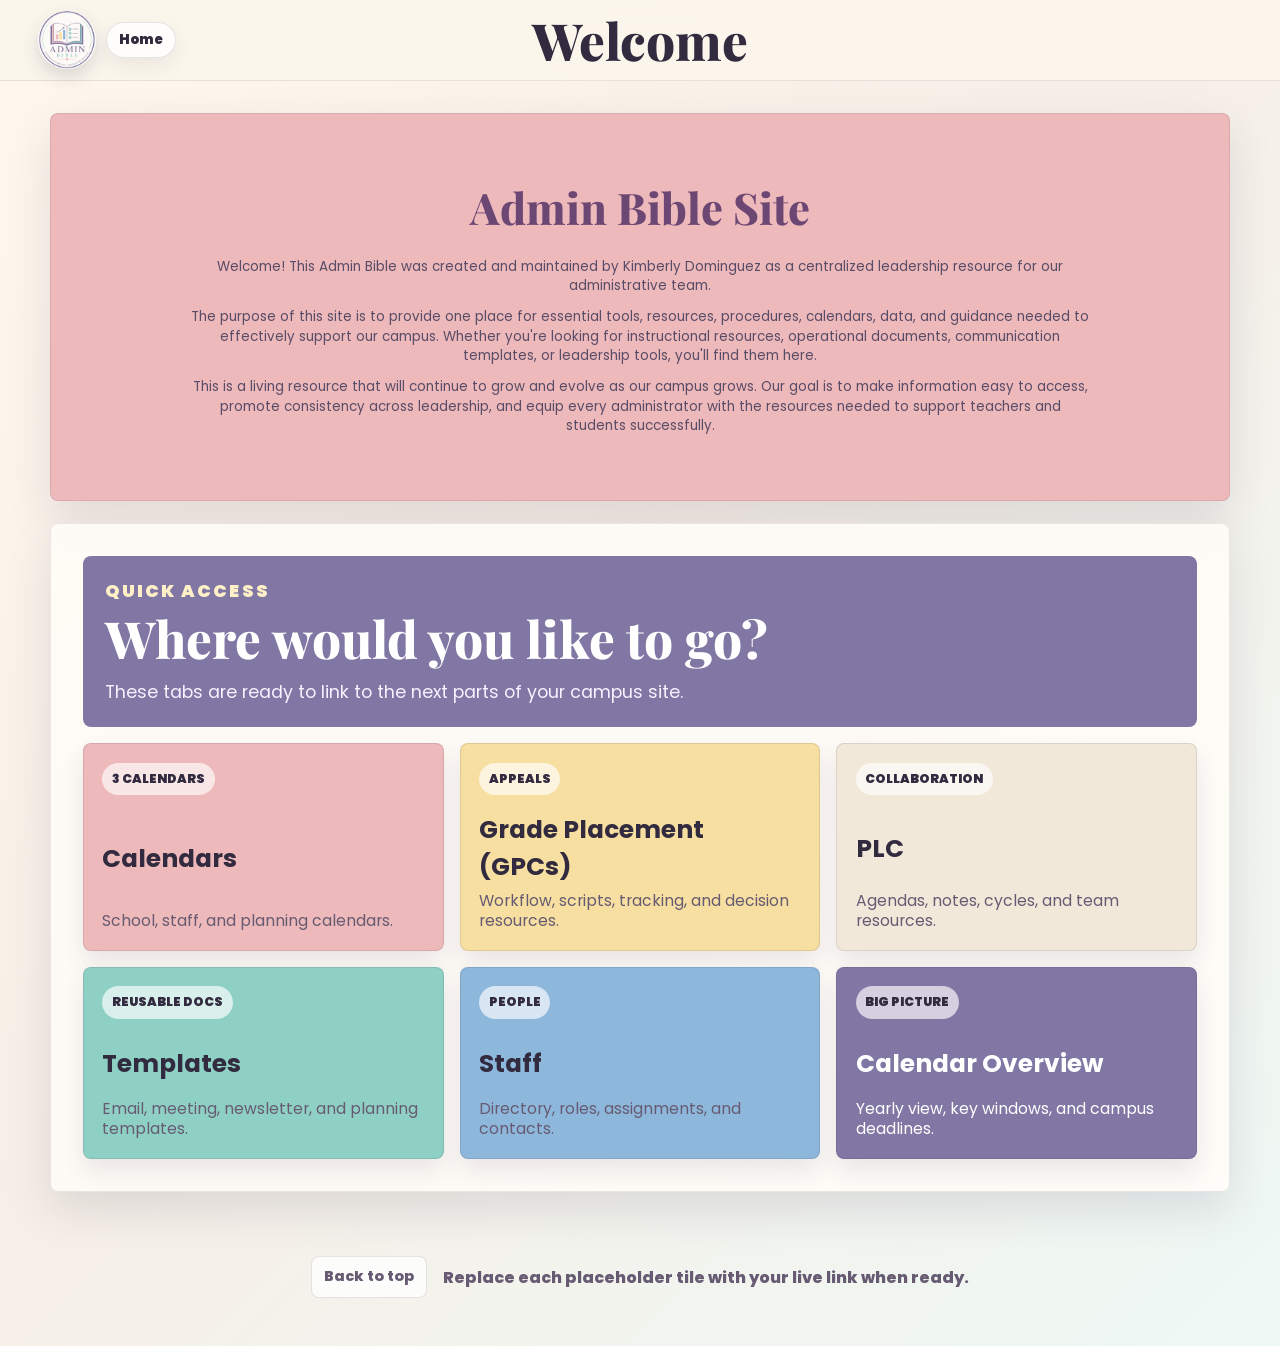
==== index.html @ 494d218d "Add GPC link to homepage" ====
<!doctype html>
<html lang="en">
  <head>
    <meta charset="UTF-8" />
    <meta name="viewport" content="width=device-width, initial-scale=1.0" />
    <title>Admin Bible Site</title>
    <link rel="preconnect" href="https://fonts.googleapis.com" />
    <link rel="preconnect" href="https://fonts.gstatic.com" crossorigin />
    <link href="https://fonts.googleapis.com/css2?family=Playfair+Display:wght@700;800&family=Poppins:wght@400;500;600;700;800;900&display=swap" rel="stylesheet" />
    <link rel="stylesheet" href="styles.css" />
  </head>
  <body>
    <header class="site-header" id="home"><div class="brand-group"><a class="brand" href="#home" aria-label="Admin Bible Site home"><img src="assets/admin-bible-logo.png" alt="Admin Bible logo" /></a><a class="home-pill" href="#home">Home</a></div><div class="header-welcome">Welcome</div><div class="header-spacer" aria-hidden="true"></div></header>

    <main>
      <section class="hero" aria-labelledby="welcome-title">
        <div class="hero-grid">
          <section class="welcome-card">
            <p class="site-name" id="welcome-title">Admin Bible Site</p>
            <div class="welcome-copy"><p>Welcome! This Admin Bible was created and maintained by Kimberly Dominguez as a centralized leadership resource for our administrative team.</p><p>The purpose of this site is to provide one place for essential tools, resources, procedures, calendars, data, and guidance needed to effectively support our campus. Whether you&#39;re looking for instructional resources, operational documents, communication templates, or leadership tools, you&#39;ll find them here.</p><p>This is a living resource that will continue to grow and evolve as our campus grows. Our goal is to make information easy to access, promote consistency across leadership, and equip every administrator with the resources needed to support teachers and students successfully.</p></div>
          </section>

          <section class="tab-board" aria-label="Campus site tabs">
            <div class="board-heading">
              <p class="eyebrow">Quick Access</p>
              <h2>Where would you like to go?</h2>
              <p>These tabs are ready to link to the next parts of your campus site.</p>
            </div>

            <div class="tabs-grid">
              <a class="tab-card tab-pink" href="calendars.html">
                <span>3 calendars</span>
                <strong>Calendars</strong>
                <small>School, staff, and planning calendars.</small>
              </a>
              <a class="tab-card tab-yellow" href="gpcs.html">
                <span>Appeals</span>
                <strong>Grade Placement (GPCs)</strong>
                <small>Workflow, scripts, tracking, and decision resources.</small>
              </a>
              <a class="tab-card tab-cream" href="#plc-link">
                <span>Collaboration</span>
                <strong>PLC</strong>
                <small>Agendas, notes, cycles, and team resources.</small>
              </a>
              <a class="tab-card tab-mint" href="#templates-link">
                <span>Reusable docs</span>
                <strong>Templates</strong>
                <small>Email, meeting, newsletter, and planning templates.</small>
              </a>
              <a class="tab-card tab-blue" href="staff.html">
                <span>People</span>
                <strong>Staff</strong>
                <small>Directory, roles, assignments, and contacts.</small>
              </a>
              <a class="tab-card tab-purple" href="calendar-overview.html">
                <span>Big picture</span>
                <strong>Calendar Overview</strong>
                <small>Yearly view, key windows, and campus deadlines.</small>
              </a>
            </div>
          </section>
        </div>
      </section>
    </main>

    <footer>
      <a href="#home">Back to top</a>
      <p>Replace each placeholder tile with your live link when ready.</p>
    </footer>
  </body>
</html>
---- styles.css ----
:root {
  --pink: #edb9bb;
  --cream: #f1e8da;
  --mint: #8fd0c4;
  --yellow: #f6dfa0;
  --blue: #8eb7dc;
  --purple: #8177a4;
  --ink: #322b3f;
  --muted: #665b72;
  --paper: #fbf6ec;
  --white: #fffdf9;
  --shadow: 0 18px 45px rgba(57, 43, 77, .13);
}

* { box-sizing: border-box; }
html { scroll-behavior: smooth; }
body {
  margin: 0;
  color: var(--ink);
  font-family: 'Poppins', Arial, Helvetica, sans-serif;
  background: linear-gradient(135deg, #fff8ee 0%, #f7efe7 45%, #eef8f5 100%);
}
a { color: inherit; text-decoration: none; }

.site-header {
  position: sticky;
  top: 0;
  z-index: 10;
  display: grid;
  grid-template-columns: 4.5rem 1fr 4.5rem;
  align-items: center;
  gap: 1rem;
  padding: .7rem clamp(1rem, 3vw, 2.5rem);
  background: rgba(251, 246, 236, .92);
  border-bottom: 1px solid rgba(50, 43, 63, .1);
  backdrop-filter: blur(14px);
}
.brand { display: flex; align-items: center; justify-content: flex-start; font-weight: 900; }
.brand img {
  width: 3.6rem;
  height: 3.6rem;
  border-radius: 50%;
  object-fit: cover;
  box-shadow: 0 8px 18px rgba(57, 43, 77, .16);
}
.book-logo { display: none; }
nav { display: flex; flex-wrap: wrap; justify-content: flex-end; gap: .45rem; }
nav a, footer a {
  padding: .55rem .75rem;
  border: 1px solid rgba(50, 43, 63, .12);
  border-radius: 8px;
  background: rgba(255, 255, 255, .72);
  font-size: .9rem;
  font-weight: 800;
}

.hero {
  width: min(1180px, calc(100% - 2rem));
  margin: 2rem auto;
}
.tab-pink { background: var(--pink); }
.tab-cream { background: var(--cream); }
.tab-mint { background: var(--mint); }
.tab-yellow { background: var(--yellow); }
.tab-blue { background: var(--blue); }
.tab-purple { background: var(--purple); }

.hero-grid {
  display: grid;
  grid-template-columns: 1fr;
  gap: 1.4rem;
  margin-top: 1.4rem;
}
.welcome-card, .tab-board, .section {
  border: 1px solid rgba(50, 43, 63, .1);
  border-radius: 8px;
  background: rgba(255, 253, 249, .86);
  box-shadow: var(--shadow);
}
.welcome-card {
  display: grid;
  justify-items: center;
  text-align: center;
  min-height: auto;
  padding: clamp(2rem, 5vw, 4rem);
  background: var(--pink);
}
.eyebrow {
  margin: 0 0 .45rem;
  color: #6d4773;
  font-size: .82rem;
  font-weight: 900;
  letter-spacing: .12em;
  text-transform: uppercase;
}
h1, h2, h3, p { margin-top: 0; }
h1, h2 { font-family: 'Playfair Display', Georgia, serif; font-weight: 800; }
h1 {
  margin-bottom: 1rem;
  font-size: clamp(3.5rem, 8vw, 6.8rem);
  line-height: .95;
}
.welcome-title {
  margin: 0 0 .35rem;
  color: #322b3f;
  font-size: clamp(5.5rem, 12vw, 10rem);
  line-height: .82;
}
.site-name {
  margin: 0 0 1.3rem;
  color: #6d4773;
  font-family: 'Playfair Display', Georgia, serif;
  font-size: clamp(1.8rem, 3.4vw, 3rem);
  font-weight: 800;
}

.welcome-copy {
  max-width: 900px;
  color: #594c66;
  font-size: clamp(.82rem, 1.05vw, 1rem);
  line-height: 1.45;
}
.welcome-copy p {
  margin: 0 0 .72rem;
}
.welcome-copy p:last-child {
  margin-bottom: 0;
}
.primary-link {
  display: inline-flex;
  align-self: flex-start;
  margin-top: 2rem;
  padding: .85rem 1rem;
  border-radius: 8px;
  background: rgba(255, 255, 255, .75);
  font-weight: 900;
}
.tab-board { padding: clamp(1rem, 3vw, 2rem); }
.board-heading {
  padding: 1.4rem;
  color: white;
  background: var(--purple);
  border-radius: 8px;
}
.board-heading .eyebrow { color: #fff0c7; }
.board-heading h2 {
  margin-bottom: .4rem;
  font-size: clamp(2rem, 4vw, 3.4rem);
}
.board-heading p { margin-bottom: 0; color: #f8f0ff; font-size: 1.1rem; }
.tabs-grid {
  display: grid;
  grid-template-columns: repeat(3, minmax(0, 1fr));
  gap: 1rem;
  margin-top: 1rem;
}
.tab-card {
  min-height: 12rem;
  display: flex;
  flex-direction: column;
  justify-content: space-between;
  padding: 1.15rem;
  border: 1px solid rgba(50, 43, 63, .12);
  border-radius: 8px;
  box-shadow: 0 12px 24px rgba(57, 43, 77, .1);
}
.tab-card span {
  align-self: flex-start;
  padding: .45rem .6rem;
  border-radius: 999px;
  background: rgba(255, 255, 255, .66);
  font-size: .78rem;
  font-weight: 900;
  text-transform: uppercase;
}
.tab-card strong { display: block; margin: 1rem 0 .35rem; font-size: 1.55rem; }
.tab-card small { color: var(--muted); font-size: .98rem; line-height: 1.3; }
.tab-purple strong, .tab-purple small { color: white; }

.section {
  width: min(1180px, calc(100% - 2rem));
  margin: 1rem auto;
  padding: clamp(1rem, 3vw, 2rem);
  scroll-margin-top: 5.5rem;
}
.section-title span {
  color: #6d4773;
  font-size: .78rem;
  font-weight: 900;
  letter-spacing: .1em;
  text-transform: uppercase;
}
.section-title h2 { margin: .25rem 0 1rem; font-size: clamp(1.7rem, 3vw, 2.7rem); }
.link-grid {
  display: grid;
  grid-template-columns: repeat(4, minmax(0, 1fr));
  gap: .9rem;
}
.link-grid.three { grid-template-columns: repeat(3, minmax(0, 1fr)); }
.link-grid a, .overview-card div {
  min-height: 6rem;
  display: flex;
  align-items: center;
  padding: 1rem;
  border: 1px solid rgba(50, 43, 63, .1);
  border-radius: 8px;
  background: var(--white);
  box-shadow: 0 10px 24px rgba(57, 43, 77, .08);
  font-weight: 900;
}
.link-grid a::before {
  content: '';
  width: .85rem;
  aspect-ratio: 1;
  margin-right: .7rem;
  border-radius: 50%;
  background: var(--mint);
}
.overview-card {
  display: grid;
  grid-template-columns: repeat(4, minmax(0, 1fr));
  gap: .9rem;
}
.overview-card div { display: block; }
.overview-card b { display: block; margin-bottom: .45rem; }
.overview-card p { color: var(--muted); margin-bottom: 0; }
footer {
  display: flex;
  flex-wrap: wrap;
  justify-content: center;
  gap: 1rem;
  padding: 2rem 1rem 3rem;
  color: var(--muted);
  font-weight: 800;
}
footer p { margin: .55rem 0; }

@media (max-width: 920px) {
  .site-header, .hero-grid { display: grid; grid-template-columns: 1fr; }
  nav { justify-content: start; }
  .welcome-card { min-height: auto; }
  .tabs-grid, .link-grid, .link-grid.three, .overview-card { grid-template-columns: 1fr; }
}


.calendar-page {
  background: rgba(255, 253, 249, .92);
}
.calendar-page .section-title p {
  max-width: 760px;
  color: var(--muted);
  margin-top: -.4rem;
}
.calendar-preview-grid {
  display: grid;
  grid-template-columns: repeat(3, minmax(0, 1fr));
  gap: 1rem;
}
.calendar-card {
  overflow: hidden;
  border: 1px solid rgba(50, 43, 63, .12);
  border-radius: 8px;
  background: white;
  box-shadow: 0 14px 28px rgba(57, 43, 77, .1);
}
.calendar-image-link {
  display: block;
  background: var(--cream);
  border-bottom: 1px solid rgba(50, 43, 63, .1);
}
.calendar-image-link img {
  display: block;
  width: 100%;
  aspect-ratio: 1 / .78;
  object-fit: cover;
  object-position: top center;
}
.calendar-card-body {
  padding: 1rem;
}
.calendar-card-body span {
  display: inline-flex;
  margin-bottom: .55rem;
  padding: .35rem .55rem;
  border-radius: 999px;
  background: var(--yellow);
  color: #4f4261;
  font-size: .76rem;
  font-weight: 900;
  text-transform: uppercase;
}
.calendar-card-body h3 {
  margin-bottom: .8rem;
  font-size: 1.45rem;
}
.open-calendar {
  display: inline-flex;
  justify-content: center;
  width: 100%;
  padding: .75rem .9rem;
  border-radius: 8px;
  color: white;
  background: var(--purple);
  font-weight: 900;
}
@media (max-width: 920px) {
  .calendar-preview-grid { grid-template-columns: 1fr; }
  .calendar-image-link img { aspect-ratio: 1.2 / 1; }
}


.standalone-page {
  padding-top: 1rem;
}

.site-header nav { display: none; }

.header-welcome {
  justify-self: center;
  color: var(--ink);
  font-family: 'Playfair Display', Georgia, serif;
  font-size: clamp(2.1rem, 4vw, 4rem);
  font-weight: 800;
  line-height: .95;
}
.header-spacer { width: 4.5rem; height: 1px; }

.brand-group {
  display: flex;
  align-items: center;
  gap: .65rem;
}
.home-pill {
  display: inline-flex;
  align-items: center;
  justify-content: center;
  min-height: 2.25rem;
  padding: .45rem .75rem;
  border-radius: 999px;
  background: rgba(255, 255, 255, .78);
  border: 1px solid rgba(50, 43, 63, .12);
  color: var(--ink);
  font-size: .82rem;
  font-weight: 900;
  box-shadow: 0 8px 18px rgba(57, 43, 77, .08);
}


.calendar-overview-page {
  width: min(1280px, calc(100% - 2rem));
  margin: 2rem auto;
}
.overview-hero {
  display: grid;
  grid-template-columns: minmax(18rem, .7fr) 1.3fr;
  gap: 1rem;
  margin-bottom: 1rem;
}
.overview-intro-card, .overview-helper {
  border-radius: 8px;
  box-shadow: var(--shadow);
}
.overview-intro-card {
  padding: 1.6rem;
  color: white;
  background: var(--purple);
}
.overview-intro-card span {
  display: inline-flex;
  margin-bottom: 1rem;
  padding: .45rem .7rem;
  border-radius: 999px;
  background: rgba(255, 255, 255, .75);
  color: #2f2740;
  font-size: .8rem;
  font-weight: 900;
  text-transform: uppercase;
}
.overview-intro-card h1 {
  margin: 0 0 .7rem;
  font-family: 'Poppins', Arial, Helvetica, sans-serif;
  font-size: clamp(2rem, 4vw, 3.4rem);
  line-height: 1.05;
}
.overview-intro-card p {
  margin: 0;
  font-size: 1.15rem;
  line-height: 1.35;
}
.overview-helper {
  padding: 1.6rem;
  background: rgba(255, 253, 249, .9);
  border: 1px solid rgba(50, 43, 63, .1);
}
.overview-helper h2 {
  margin-bottom: .4rem;
  font-size: clamp(1.8rem, 3vw, 2.8rem);
}
.overview-helper p {
  max-width: 780px;
  margin-bottom: 0;
  color: var(--muted);
  line-height: 1.5;
}
.calendar-workspace {
  display: grid;
  grid-template-columns: 15rem minmax(0, 1fr);
  gap: 1rem;
  align-items: start;
}
.year-wall {
  display: grid;
  grid-template-columns: repeat(3, minmax(0, 1fr));
  gap: 1rem;
}
.month-card {
  min-height: 31rem;
  padding: 1rem;
  border-radius: 8px;
  color: white;
  box-shadow: 0 14px 28px rgba(57, 43, 77, .13);
  scroll-margin-top: 7rem;
}
.month-card h3 {
  margin: 0 0 .75rem;
  color: white;
  font-family: 'Poppins', Arial, Helvetica, sans-serif;
  font-size: 1.18rem;
  font-weight: 800;
  letter-spacing: .04em;
  text-transform: uppercase;
}
.mini-calendar {
  display: grid;
  grid-template-columns: repeat(5, 1fr);
  gap: 4px;
}
.mini-calendar span {
  min-height: 4.4rem;
  border: 1px solid rgba(255, 255, 255, .42);
  background: rgba(255, 255, 255, .08);
  border-radius: 4px;
}
.month-notes {
  display: grid;
  gap: .4rem;
  margin-top: 1rem;
}
.month-notes p {
  margin: 0;
  padding: .45rem .55rem;
  border-radius: 6px;
  background: rgba(255, 255, 255, .18);
  font-size: .82rem;
  font-weight: 700;
}
.m-jan { background: #9f3147; }
.m-feb { background: #ee8cab; }
.m-mar { background: #bf3d33; }
.m-apr { background: #ed8978; }
.m-may { background: #d7ac13; }
.m-jun { background: #efc96b; }
.m-jul { background: #33794d; }
.m-aug { background: #94b84d; }
.m-sep { background: #0a648a; }
.m-oct { background: #4d9ebe; }
.m-nov { background: #442257; }
.m-dec { background: #8d78a9; }
@media (max-width: 1050px) {
  .calendar-workspace { grid-template-columns: 1fr; }
  .calendar-key { position: static; grid-template-columns: repeat(2, minmax(0, 1fr)); }
  .year-wall { grid-template-columns: repeat(2, minmax(0, 1fr)); }
}
@media (max-width: 720px) {
  .overview-hero, .year-wall, .calendar-key { grid-template-columns: 1fr; }
  .month-card { min-height: auto; }
}

.mini-calendar .weekday {
  min-height: auto;
  aspect-ratio: auto;
  padding: .25rem 0;
  border: 0;
  background: rgba(255, 255, 255, .25);
  color: white;
  font-size: .68rem;
  font-weight: 900;
  text-align: center;
}
.mini-calendar .empty {
  background: rgba(255, 255, 255, .04);
}

.calendar-legend {
  display: flex;
  flex-wrap: wrap;
  gap: .7rem;
  margin: 0 0 1rem;
  padding: .85rem;
  border: 1px solid rgba(50, 43, 63, .1);
  border-radius: 8px;
  background: rgba(255, 253, 249, .9);
  box-shadow: 0 10px 24px rgba(57, 43, 77, .08);
}
.calendar-legend span {
  display: inline-flex;
  align-items: center;
  gap: .45rem;
  font-size: .86rem;
  font-weight: 900;
}
.legend-dot {
  width: .85rem;
  aspect-ratio: 1;
  border-radius: 999px;
  display: inline-block;
}

.event-day {
  color: #2f2740;
  font-weight: 900;
  border-color: rgba(255, 255, 255, .86) !important;
  box-shadow: inset 0 0 0 2px rgba(255, 255, 255, .45);
}
.closure { background: #efb0b8 !important; }
.return, .teacher { background: #f6dfa0 !important; }
.cohort { background: #8fd0c4 !important; }
.benchmark { background: #ffffff !important; color: #4f4261 !important; }
.month-notes p {
  min-height: 2.1rem;
}

.dayoff { background: #f4b13d !important; color: #2f2740 !important; }
.staffonly { background: #8177a4 !important; color: #ffffff !important; }
.studentonly { background: #8eb7dc !important; color: #233044 !important; }

.testing { background: #ef7d69 !important; color: #ffffff !important; }

.date-cell {
  position: relative;
  display: flex;
  flex-direction: column;
  gap: .18rem;
  padding: .25rem;
  overflow: hidden;
}
.date-cell b {
  font-size: .76rem;
  line-height: 1;
}
.date-cell em {
  display: block;
  font-style: normal;
  font-size: .55rem;
  line-height: 1.05;
  font-weight: 900;
}
.event-day:target {
  outline: 4px solid #ffffff;
  outline-offset: 3px;
}
.calendar-key {
  position: sticky;
  top: 6.2rem;
  display: grid;
  gap: .5rem;
  padding: 1rem;
  border: 1px solid rgba(50, 43, 63, .1);
  border-radius: 8px;
  background: rgba(255, 253, 249, .95);
  box-shadow: 0 10px 24px rgba(57, 43, 77, .08);
}
.calendar-key h2 {
  margin: 0 0 .25rem;
  font-size: 1.35rem;
}
.calendar-key a {
  display: flex;
  align-items: center;
  gap: .5rem;
  min-height: 2.25rem;
  padding: .45rem .55rem;
  border-radius: 8px;
  background: rgba(50, 43, 63, .045);
  font-size: .78rem;
  font-weight: 900;
}

.key-note {
  margin: 0 0 .5rem;
  padding: .65rem .7rem;
  border-radius: 8px;
  background: var(--cream);
  color: var(--muted);
  font-size: .72rem;
  font-weight: 700;
  line-height: 1.35;
}
.calendar-key a span {
  line-height: 1.15;
}
.calendar-key a small {
  color: var(--muted);
  font-size: .68rem;
  font-weight: 800;
}
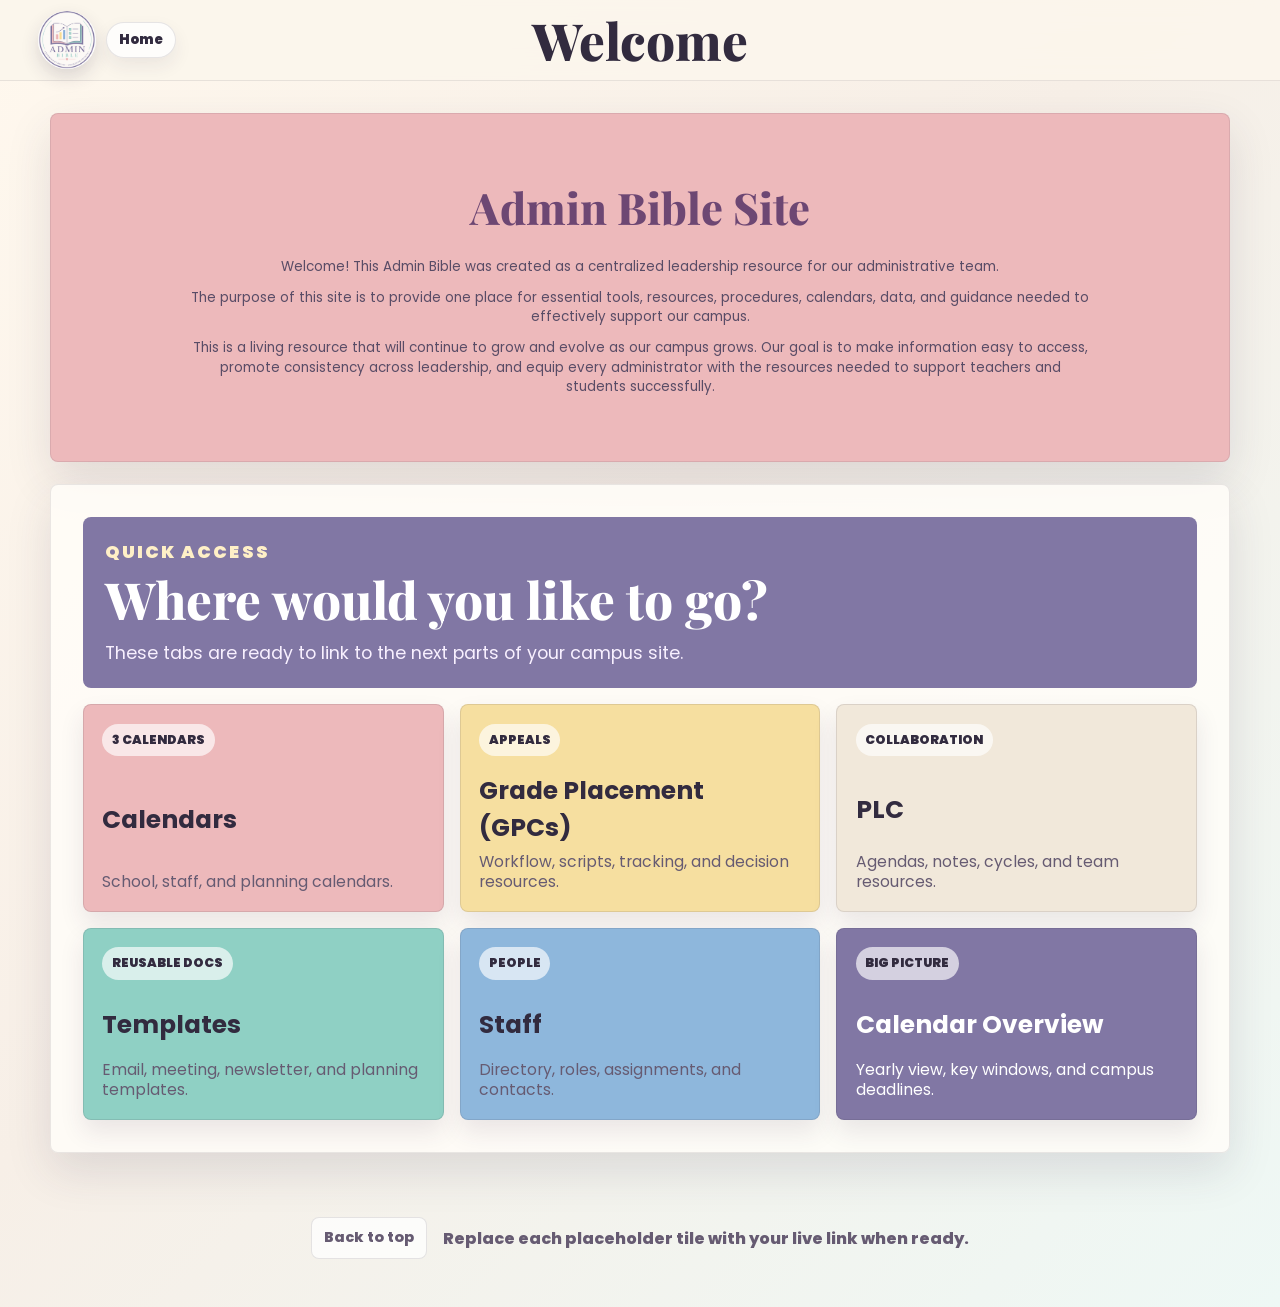
==== commit 36f7a7ac: "Update homepage welcome copy" ====
--- a/index.html
+++ b/index.html
@@ -17,7 +17,7 @@
         <div class="hero-grid">
           <section class="welcome-card">
             <p class="site-name" id="welcome-title">Admin Bible Site</p>
-            <div class="welcome-copy"><p>Welcome! This Admin Bible was created and maintained by Kimberly Dominguez as a centralized leadership resource for our administrative team.</p><p>The purpose of this site is to provide one place for essential tools, resources, procedures, calendars, data, and guidance needed to effectively support our campus. Whether you&#39;re looking for instructional resources, operational documents, communication templates, or leadership tools, you&#39;ll find them here.</p><p>This is a living resource that will continue to grow and evolve as our campus grows. Our goal is to make information easy to access, promote consistency across leadership, and equip every administrator with the resources needed to support teachers and students successfully.</p></div>
+            <div class="welcome-copy"><p>Welcome! This Admin Bible was created as a centralized leadership resource for our administrative team.</p><p>The purpose of this site is to provide one place for essential tools, resources, procedures, calendars, data, and guidance needed to effectively support our campus.</p><p>This is a living resource that will continue to grow and evolve as our campus grows. Our goal is to make information easy to access, promote consistency across leadership, and equip every administrator with the resources needed to support teachers and students successfully.</p></div>
           </section>
 
           <section class="tab-board" aria-label="Campus site tabs">
--- a/styles.css
+++ b/styles.css
@@ -604,3 +604,76 @@
   font-size: .68rem;
   font-weight: 800;
 }
+
+.gpc-page .section-title p {
+  max-width: 860px;
+  color: var(--muted);
+  line-height: 1.5;
+}
+.gpc-hero {
+  background: rgba(255, 253, 249, .94);
+}
+.gpc-highlight-grid {
+  display: grid;
+  grid-template-columns: repeat(3, minmax(0, 1fr));
+  gap: 1rem;
+  margin-top: 1.2rem;
+}
+.gpc-highlight-grid div, .process-list article {
+  padding: 1rem;
+  border: 1px solid rgba(50, 43, 63, .1);
+  border-radius: 8px;
+  background: var(--white);
+  box-shadow: 0 10px 24px rgba(57, 43, 77, .08);
+}
+.gpc-highlight-grid b, .process-list b {
+  display: block;
+  margin-bottom: .45rem;
+}
+.gpc-highlight-grid p, .process-list p {
+  margin-bottom: 0;
+  color: var(--muted);
+  line-height: 1.45;
+}
+.resource-grid {
+  display: grid;
+  grid-template-columns: repeat(3, minmax(0, 1fr));
+  gap: 1rem;
+}
+.resource-grid a {
+  min-height: 11rem;
+  display: flex;
+  flex-direction: column;
+  justify-content: space-between;
+  padding: 1rem;
+  border: 1px solid rgba(50, 43, 63, .1);
+  border-radius: 8px;
+  background: var(--white);
+  box-shadow: 0 12px 24px rgba(57, 43, 77, .08);
+}
+.resource-grid span {
+  align-self: flex-start;
+  padding: .35rem .55rem;
+  border-radius: 999px;
+  background: var(--yellow);
+  color: #4f4261;
+  font-size: .72rem;
+  font-weight: 900;
+  text-transform: uppercase;
+}
+.resource-grid strong {
+  display: block;
+  margin: .85rem 0 .35rem;
+  font-size: 1.15rem;
+}
+.resource-grid small {
+  color: var(--muted);
+  line-height: 1.35;
+}
+.process-list {
+  display: grid;
+  gap: .85rem;
+}
+@media (max-width: 920px) {
+  .gpc-highlight-grid, .resource-grid { grid-template-columns: 1fr; }
+}
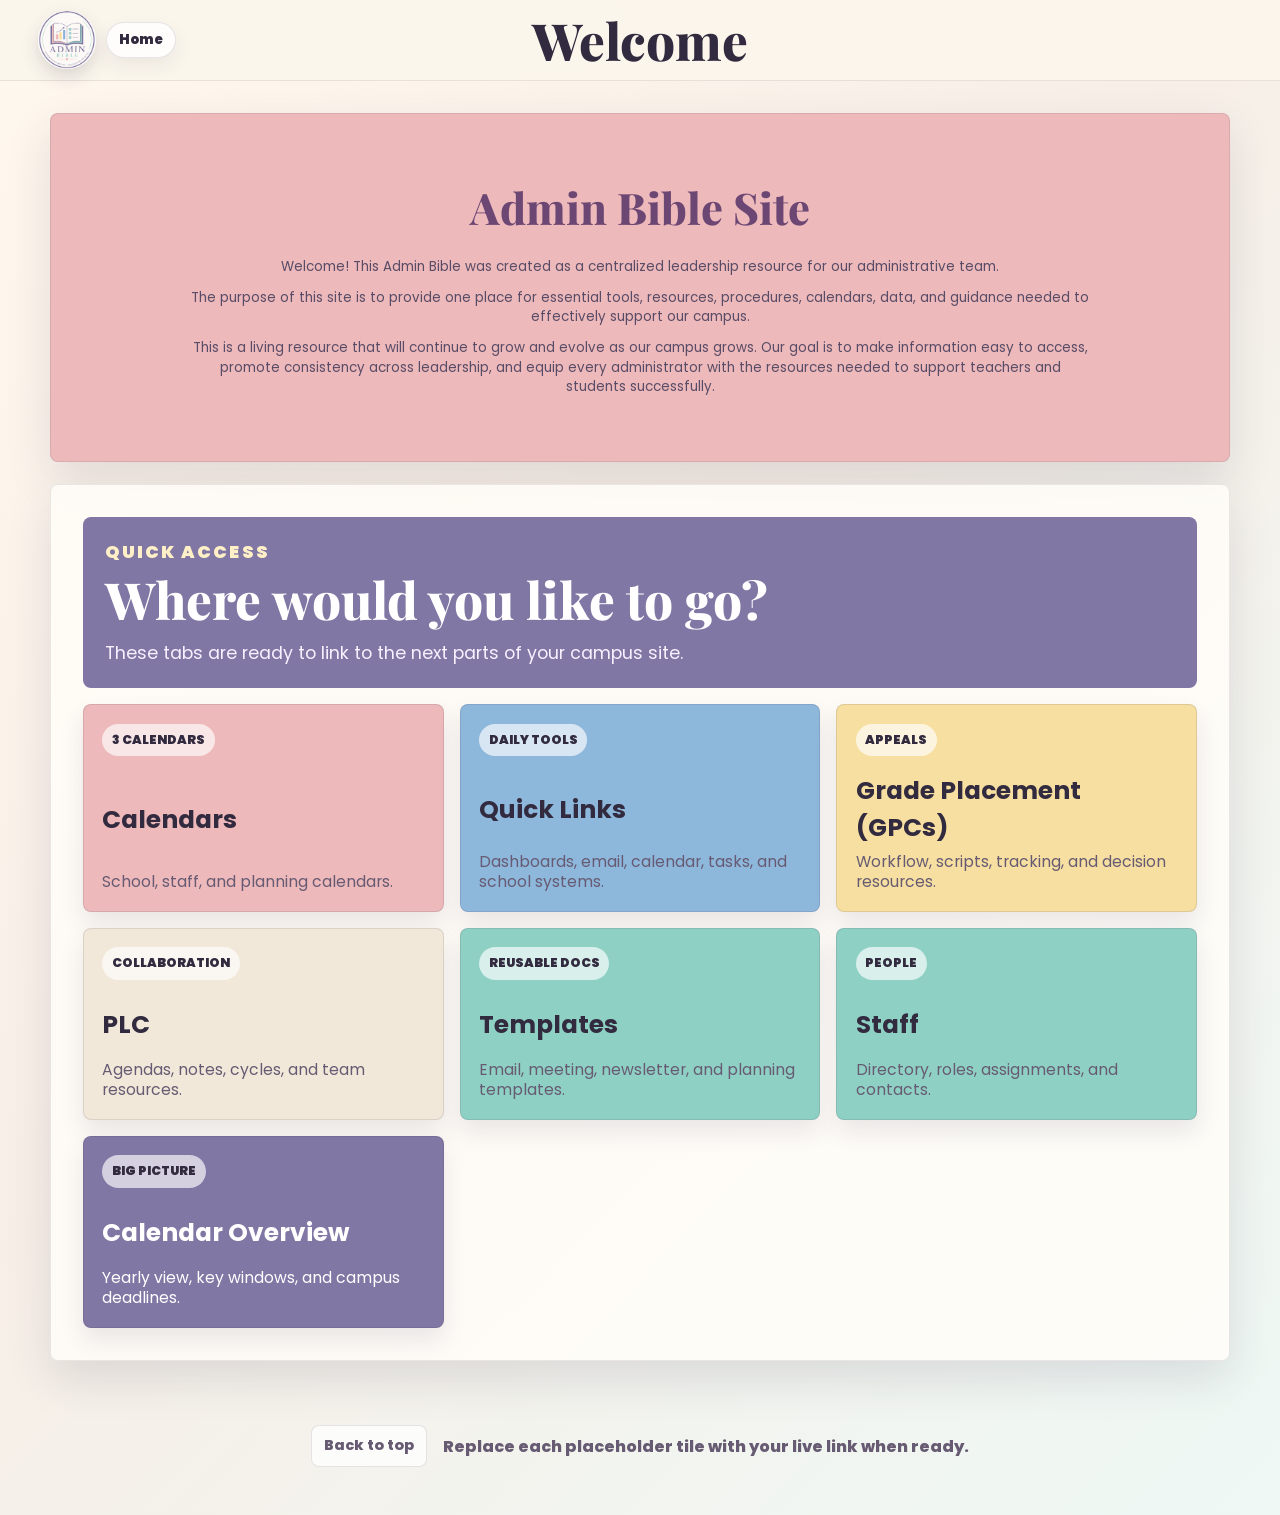
==== commit 821b4646: "Add Quick Links tile" ====
--- a/index.html
+++ b/index.html
@@ -33,6 +33,11 @@
                 <strong>Calendars</strong>
                 <small>School, staff, and planning calendars.</small>
               </a>
+              <a class="tab-card tab-blue" href="quick-links.html">
+                <span>Daily tools</span>
+                <strong>Quick Links</strong>
+                <small>Dashboards, email, calendar, tasks, and school systems.</small>
+              </a>
               <a class="tab-card tab-yellow" href="gpcs.html">
                 <span>Appeals</span>
                 <strong>Grade Placement (GPCs)</strong>
@@ -48,7 +53,7 @@
                 <strong>Templates</strong>
                 <small>Email, meeting, newsletter, and planning templates.</small>
               </a>
-              <a class="tab-card tab-blue" href="staff.html">
+              <a class="tab-card tab-mint" href="staff.html">
                 <span>People</span>
                 <strong>Staff</strong>
                 <small>Directory, roles, assignments, and contacts.</small>
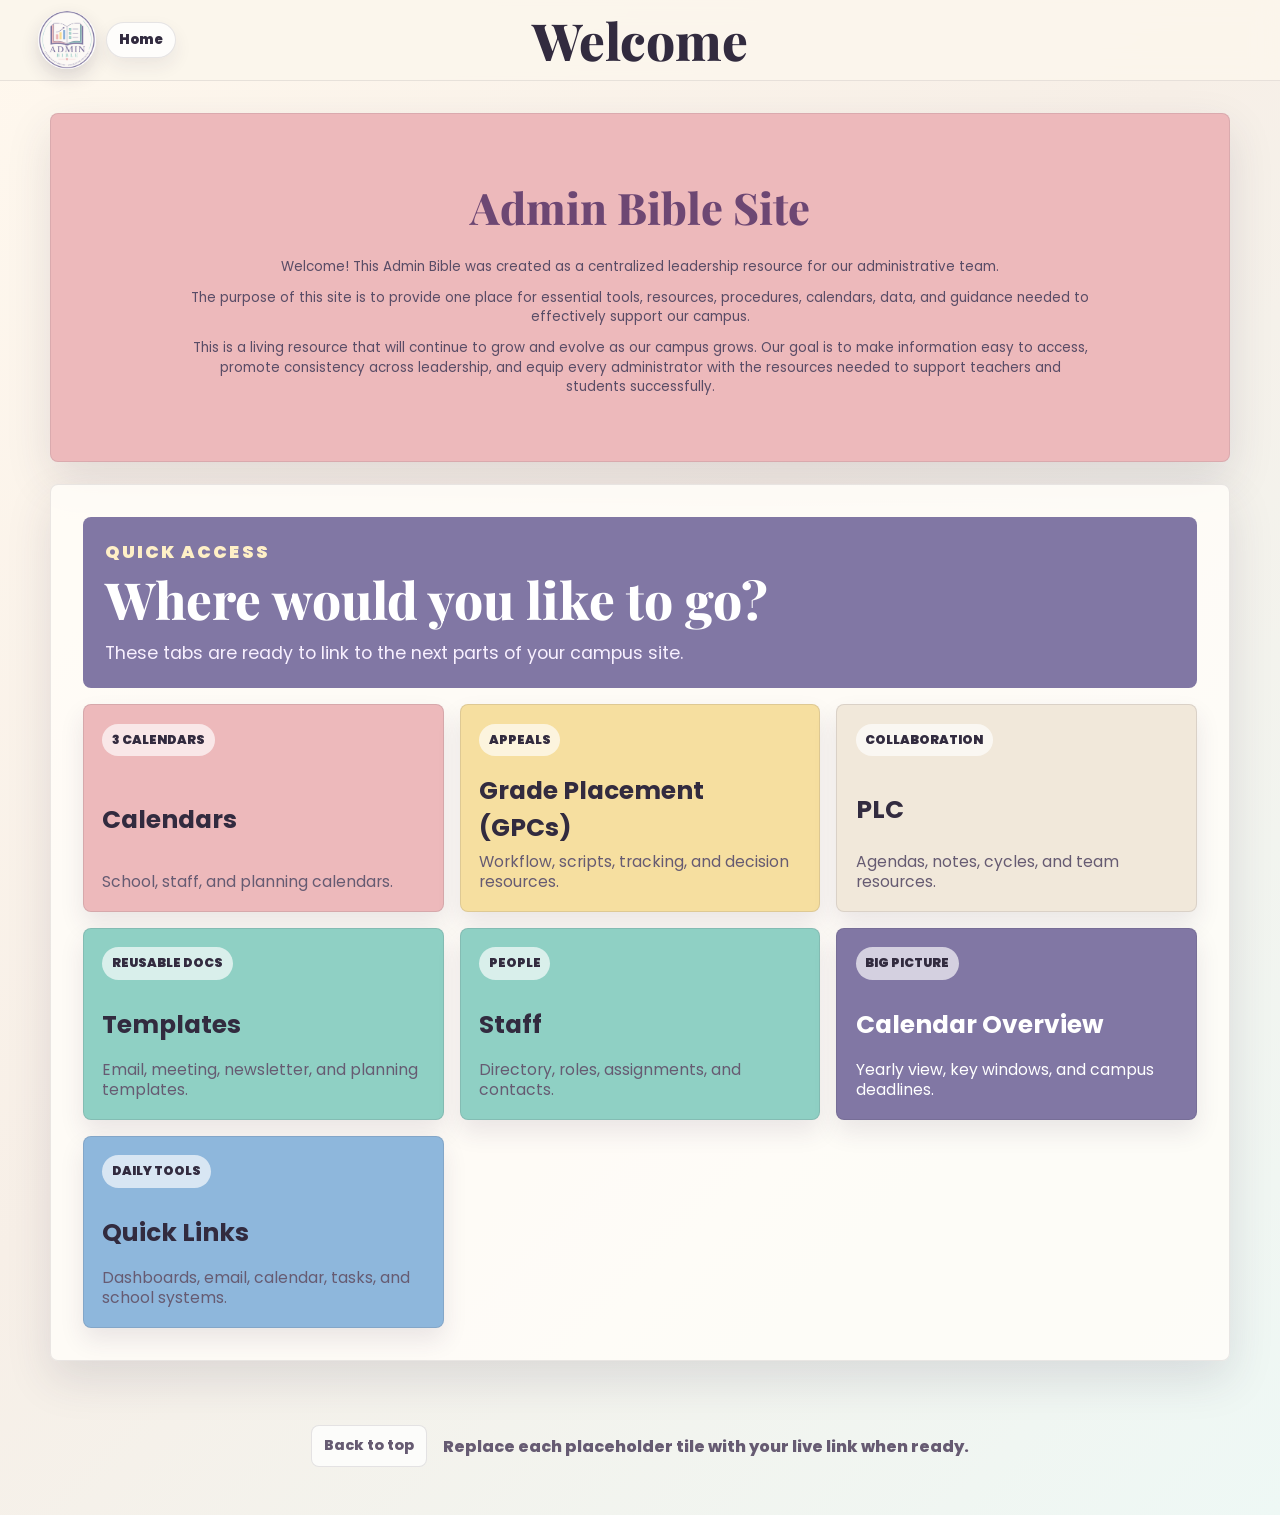
==== commit 01a303e6: "Move Quick Links to bottom of homepage" ====
--- a/index.html
+++ b/index.html
@@ -33,11 +33,6 @@
                 <strong>Calendars</strong>
                 <small>School, staff, and planning calendars.</small>
               </a>
-              <a class="tab-card tab-blue" href="quick-links.html">
-                <span>Daily tools</span>
-                <strong>Quick Links</strong>
-                <small>Dashboards, email, calendar, tasks, and school systems.</small>
-              </a>
               <a class="tab-card tab-yellow" href="gpcs.html">
                 <span>Appeals</span>
                 <strong>Grade Placement (GPCs)</strong>
@@ -63,6 +58,11 @@
                 <strong>Calendar Overview</strong>
                 <small>Yearly view, key windows, and campus deadlines.</small>
               </a>
+              <a class="tab-card tab-blue" href="quick-links.html">
+                <span>Daily tools</span>
+                <strong>Quick Links</strong>
+                <small>Dashboards, email, calendar, tasks, and school systems.</small>
+              </a>
             </div>
           </section>
         </div>
--- a/styles.css
+++ b/styles.css
@@ -677,3 +677,64 @@
 @media (max-width: 920px) {
   .gpc-highlight-grid, .resource-grid { grid-template-columns: 1fr; }
 }
+
+.quick-links-page .section-title p {
+  max-width: 860px;
+  color: var(--muted);
+  line-height: 1.5;
+}
+.quick-links-hero {
+  background: var(--blue);
+}
+.quick-links-hero .section-title span,
+.quick-links-hero .section-title h2,
+.quick-links-hero .section-title p {
+  color: #233044;
+}
+.quick-link-grid {
+  display: grid;
+  grid-template-columns: repeat(4, minmax(0, 1fr));
+  gap: 1rem;
+}
+.quick-link-grid a {
+  min-height: 11rem;
+  display: flex;
+  flex-direction: column;
+  justify-content: space-between;
+  padding: 1rem;
+  border: 1px solid rgba(50, 43, 63, .1);
+  border-radius: 8px;
+  background: var(--white);
+  box-shadow: 0 12px 24px rgba(57, 43, 77, .08);
+}
+.quick-link-grid span {
+  align-self: flex-start;
+  padding: .35rem .55rem;
+  border-radius: 999px;
+  background: var(--mint);
+  color: #243f49;
+  font-size: .72rem;
+  font-weight: 900;
+  text-transform: uppercase;
+}
+.quick-link-grid strong {
+  display: block;
+  margin: .85rem 0 .35rem;
+  font-size: 1.15rem;
+}
+.quick-link-grid small {
+  color: var(--muted);
+  line-height: 1.35;
+}
+.quick-link-grid-feature {
+  grid-template-columns: minmax(0, 1fr);
+}
+.quick-link-grid-feature a {
+  min-height: 8rem;
+}
+@media (max-width: 1050px) {
+  .quick-link-grid { grid-template-columns: repeat(2, minmax(0, 1fr)); }
+}
+@media (max-width: 720px) {
+  .quick-link-grid { grid-template-columns: 1fr; }
+}
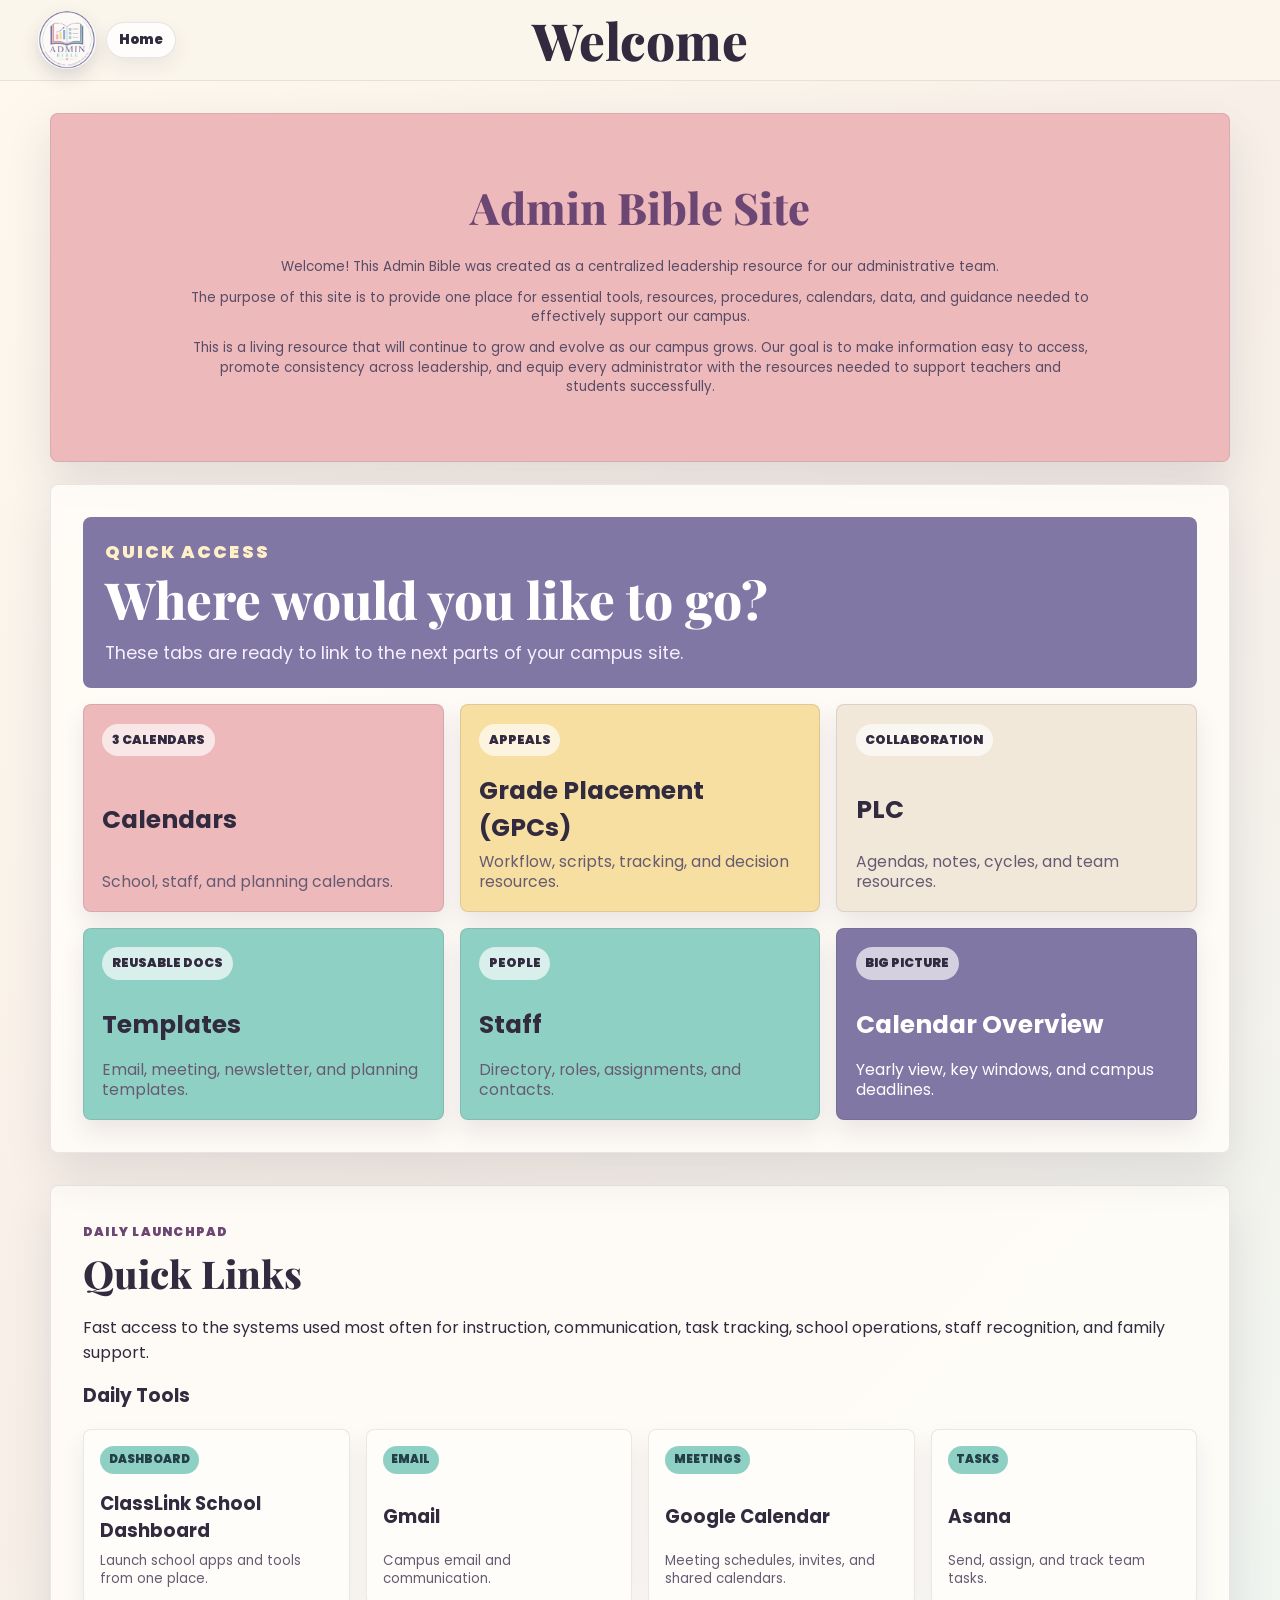
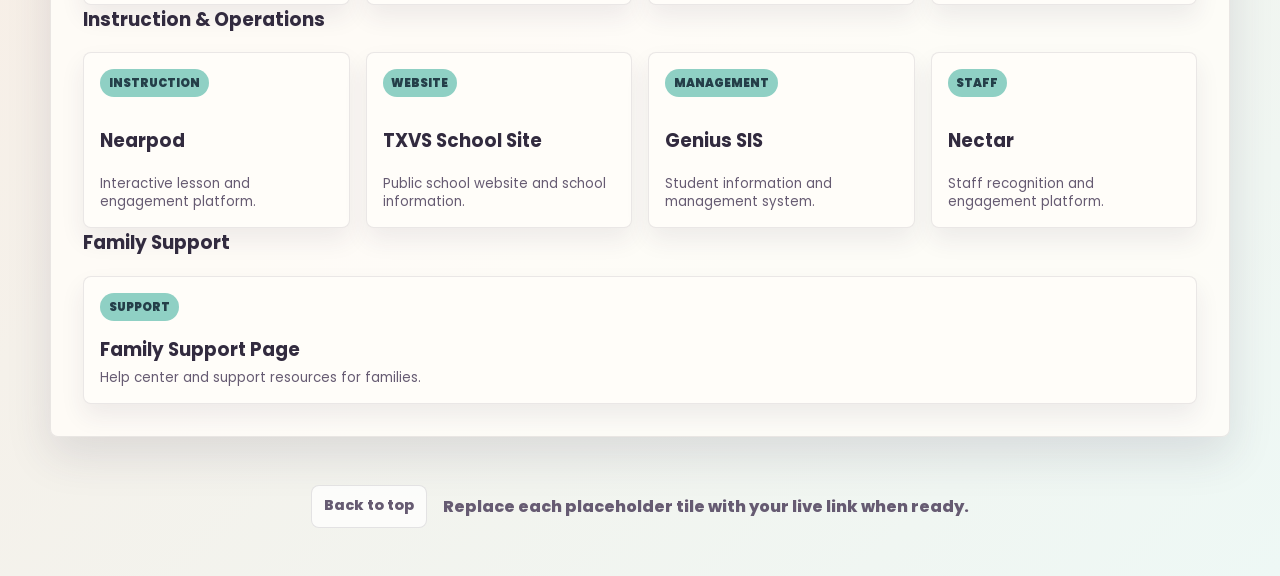
==== commit 27042874: "Put Quick Links on homepage" ====
--- a/index.html
+++ b/index.html
@@ -58,13 +58,43 @@
                 <strong>Calendar Overview</strong>
                 <small>Yearly view, key windows, and campus deadlines.</small>
               </a>
-              <a class="tab-card tab-blue" href="quick-links.html">
-                <span>Daily tools</span>
-                <strong>Quick Links</strong>
-                <small>Dashboards, email, calendar, tasks, and school systems.</small>
-              </a>
             </div>
           </section>
+        </div>
+      </section>
+
+      <section class="section homepage-quick-links" aria-labelledby="quick-links-title">
+        <div class="section-title">
+          <span>Daily Launchpad</span>
+          <h2 id="quick-links-title">Quick Links</h2>
+          <p>Fast access to the systems used most often for instruction, communication, task tracking, school operations, staff recognition, and family support.</p>
+        </div>
+
+        <div class="quick-link-group">
+          <h3>Daily Tools</h3>
+          <div class="quick-link-grid">
+            <a href="https://login.classlink.com/my/txvs" target="_blank" rel="noopener"><span>Dashboard</span><strong>ClassLink School Dashboard</strong><small>Launch school apps and tools from one place.</small></a>
+            <a href="https://mail.google.com/" target="_blank" rel="noopener"><span>Email</span><strong>Gmail</strong><small>Campus email and communication.</small></a>
+            <a href="https://calendar.google.com/" target="_blank" rel="noopener"><span>Meetings</span><strong>Google Calendar</strong><small>Meeting schedules, invites, and shared calendars.</small></a>
+            <a href="https://app.asana.com/" target="_blank" rel="noopener"><span>Tasks</span><strong>Asana</strong><small>Send, assign, and track team tasks.</small></a>
+          </div>
+        </div>
+
+        <div class="quick-link-group">
+          <h3>Instruction & Operations</h3>
+          <div class="quick-link-grid">
+            <a href="https://nearpod.com/" target="_blank" rel="noopener"><span>Instruction</span><strong>Nearpod</strong><small>Interactive lesson and engagement platform.</small></a>
+            <a href="https://www.txvs.org/" target="_blank" rel="noopener"><span>Website</span><strong>TXVS School Site</strong><small>Public school website and school information.</small></a>
+            <a href="https://stellarvirtual.geniussis.com/Dashboard.aspx" target="_blank" rel="noopener"><span>Management</span><strong>Genius SIS</strong><small>Student information and management system.</small></a>
+            <a href="https://app.nectarhr.com/login" target="_blank" rel="noopener"><span>Staff</span><strong>Nectar</strong><small>Staff recognition and engagement platform.</small></a>
+          </div>
+        </div>
+
+        <div class="quick-link-group">
+          <h3>Family Support</h3>
+          <div class="quick-link-grid quick-link-grid-feature">
+            <a href="https://support.txvs.org/s/" target="_blank" rel="noopener"><span>Support</span><strong>Family Support Page</strong><small>Help center and support resources for families.</small></a>
+          </div>
         </div>
       </section>
     </main>
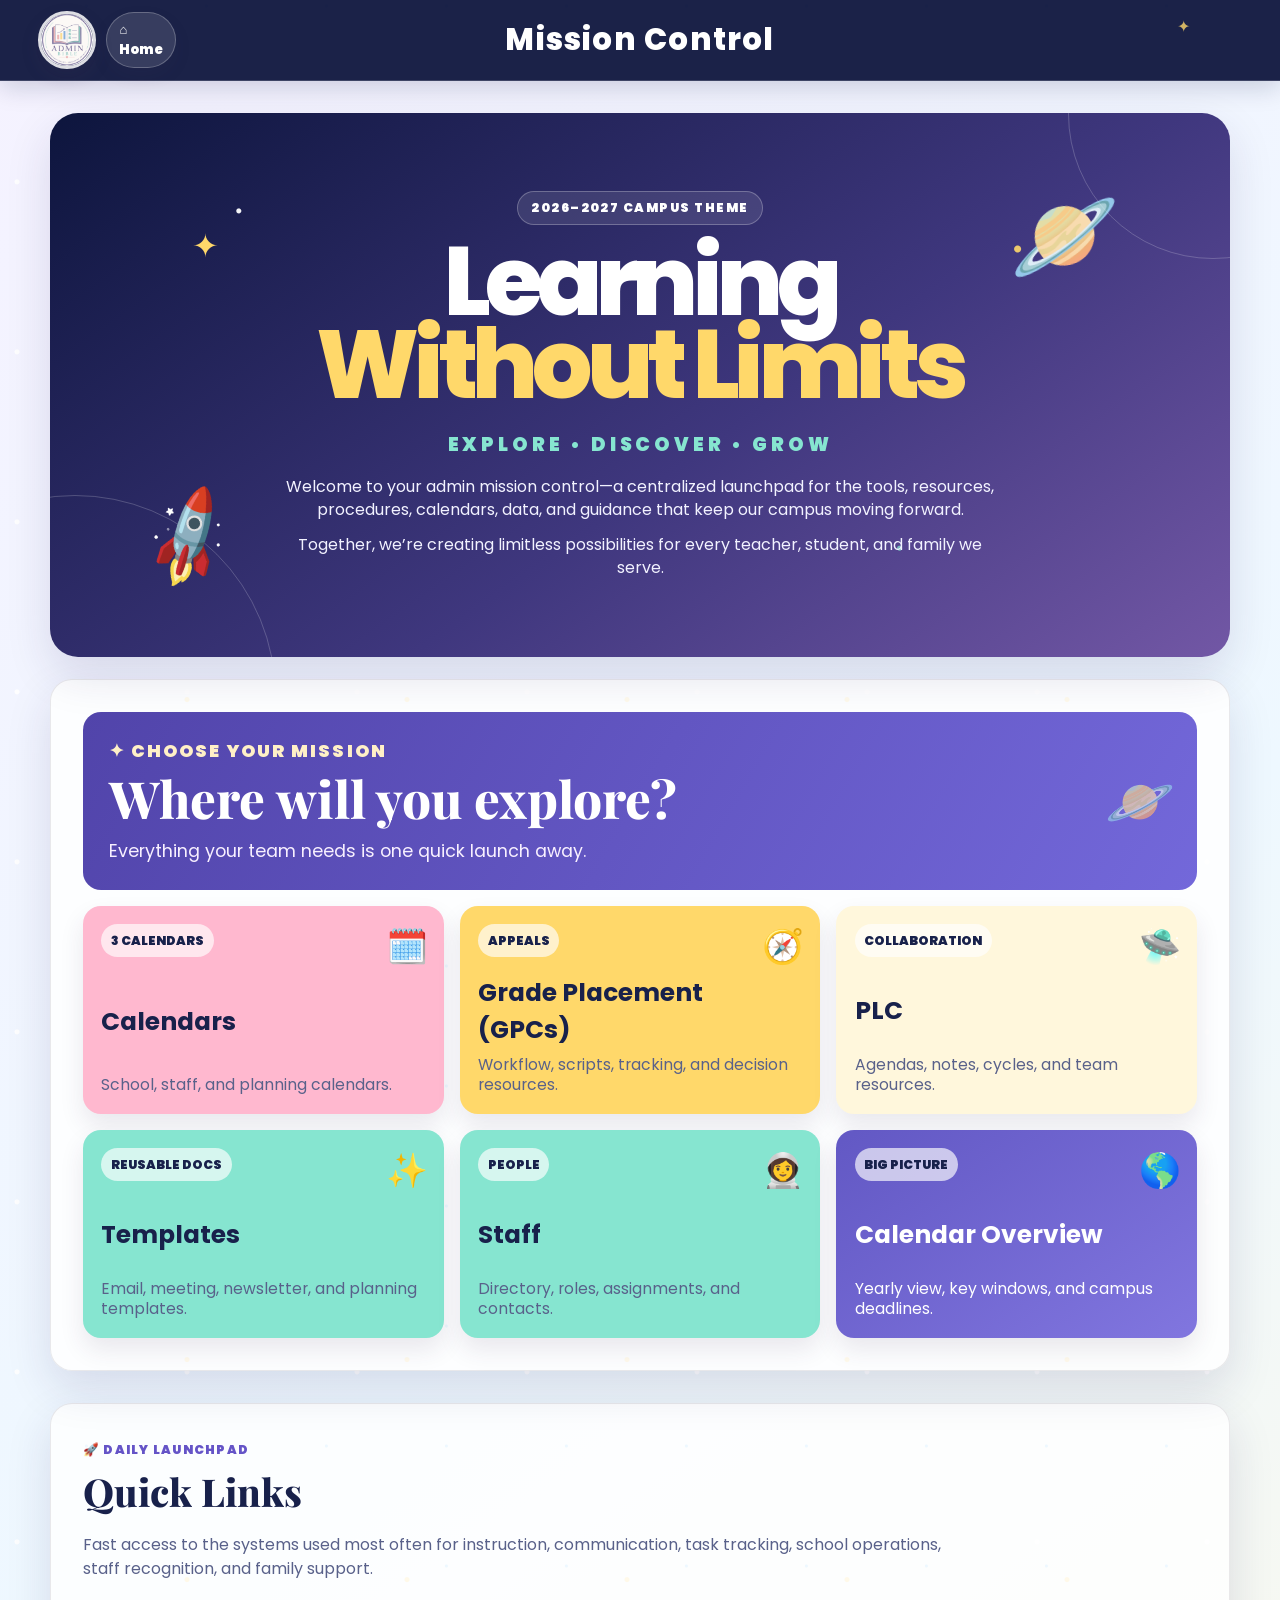
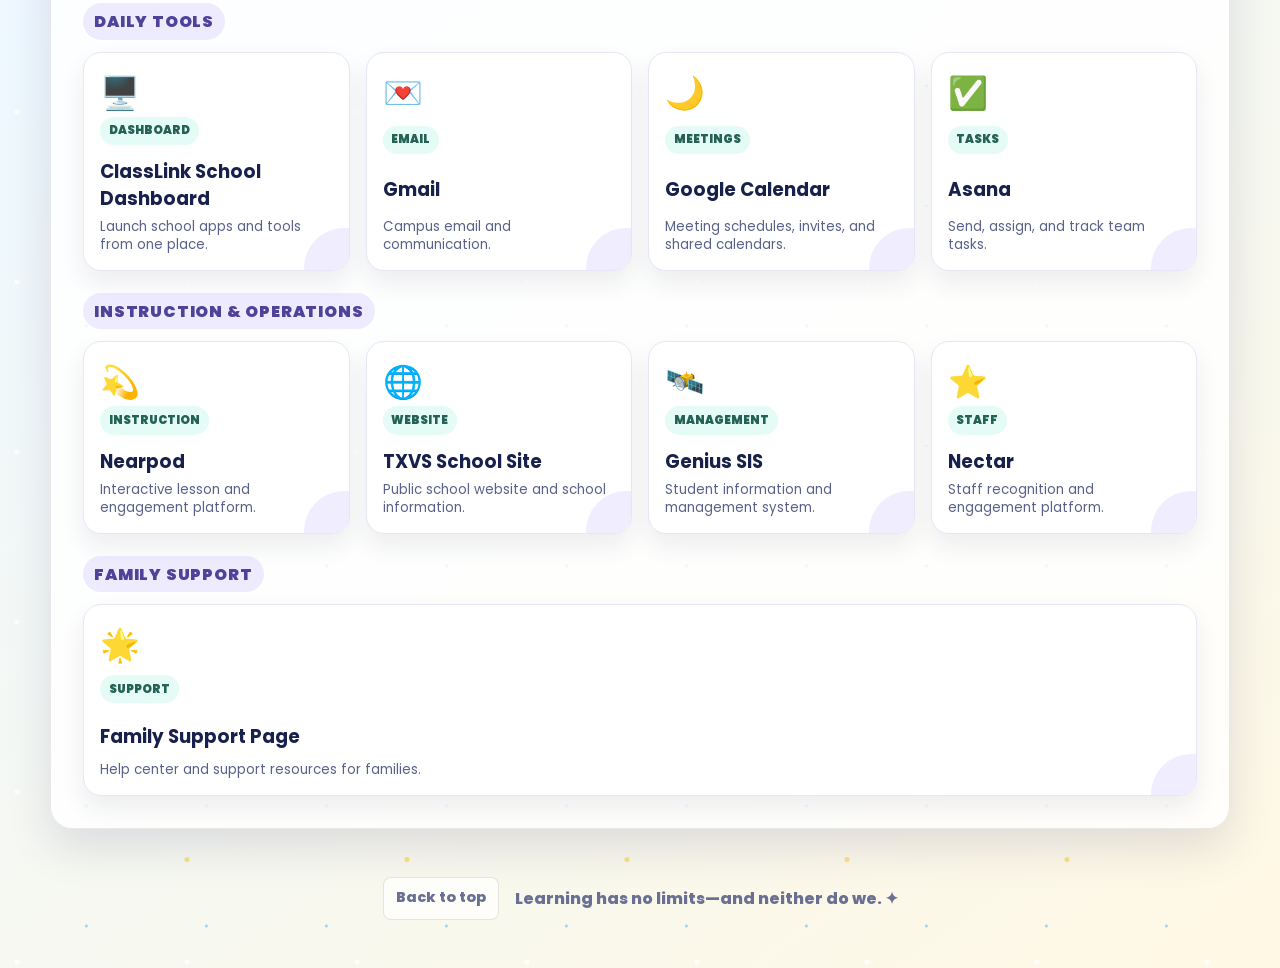
==== commit 1fe4207e: "Revamp dashboard for Learning Without Limits theme" ====
--- a/index.html
+++ b/index.html
@@ -3,58 +3,61 @@
   <head>
     <meta charset="UTF-8" />
     <meta name="viewport" content="width=device-width, initial-scale=1.0" />
-    <title>Admin Bible Site</title>
+    <title>Learning Without Limits | Admin Mission Control</title>
     <link rel="preconnect" href="https://fonts.googleapis.com" />
     <link rel="preconnect" href="https://fonts.gstatic.com" crossorigin />
     <link href="https://fonts.googleapis.com/css2?family=Playfair+Display:wght@700;800&family=Poppins:wght@400;500;600;700;800;900&display=swap" rel="stylesheet" />
     <link rel="stylesheet" href="styles.css" />
   </head>
   <body>
-    <header class="site-header" id="home"><div class="brand-group"><a class="brand" href="#home" aria-label="Admin Bible Site home"><img src="assets/admin-bible-logo.png" alt="Admin Bible logo" /></a><a class="home-pill" href="#home">Home</a></div><div class="header-welcome">Welcome</div><div class="header-spacer" aria-hidden="true"></div></header>
+    <header class="site-header" id="home"><div class="brand-group"><a class="brand" href="#home" aria-label="Admin Bible Site home"><img src="assets/admin-bible-logo.png" alt="Admin Bible logo" /></a><a class="home-pill" href="#home">⌂ Home</a></div><div class="header-welcome">Mission Control</div><div class="header-spacer" aria-hidden="true"></div></header>
 
     <main>
       <section class="hero" aria-labelledby="welcome-title">
         <div class="hero-grid">
           <section class="welcome-card">
-            <p class="site-name" id="welcome-title">Admin Bible Site</p>
-            <div class="welcome-copy"><p>Welcome! This Admin Bible was created as a centralized leadership resource for our administrative team.</p><p>The purpose of this site is to provide one place for essential tools, resources, procedures, calendars, data, and guidance needed to effectively support our campus.</p><p>This is a living resource that will continue to grow and evolve as our campus grows. Our goal is to make information easy to access, promote consistency across leadership, and equip every administrator with the resources needed to support teachers and students successfully.</p></div>
+            <div class="space-orbit" aria-hidden="true"><span class="orbit-star">✦</span><span class="orbit-planet">🪐</span><span class="orbit-rocket">🚀</span></div>
+            <p class="mission-label">2026–2027 Campus Theme</p>
+            <h1 class="theme-title" id="welcome-title">Learning<br><em>Without Limits</em></h1>
+            <p class="theme-kicker">Explore • Discover • Grow</p>
+            <div class="welcome-copy"><p>Welcome to your admin mission control—a centralized launchpad for the tools, resources, procedures, calendars, data, and guidance that keep our campus moving forward.</p><p>Together, we’re creating limitless possibilities for every teacher, student, and family we serve.</p></div>
           </section>
 
           <section class="tab-board" aria-label="Campus site tabs">
             <div class="board-heading">
-              <p class="eyebrow">Quick Access</p>
-              <h2>Where would you like to go?</h2>
-              <p>These tabs are ready to link to the next parts of your campus site.</p>
+              <p class="eyebrow">✦ Choose Your Mission</p>
+              <h2>Where will you explore?</h2>
+              <p>Everything your team needs is one quick launch away.</p>
             </div>
 
             <div class="tabs-grid">
               <a class="tab-card tab-pink" href="calendars.html">
-                <span>3 calendars</span>
+                <i aria-hidden="true">🗓️</i><span>3 calendars</span>
                 <strong>Calendars</strong>
                 <small>School, staff, and planning calendars.</small>
               </a>
               <a class="tab-card tab-yellow" href="gpcs.html">
-                <span>Appeals</span>
+                <i aria-hidden="true">🧭</i><span>Appeals</span>
                 <strong>Grade Placement (GPCs)</strong>
                 <small>Workflow, scripts, tracking, and decision resources.</small>
               </a>
               <a class="tab-card tab-cream" href="#plc-link">
-                <span>Collaboration</span>
+                <i aria-hidden="true">🛸</i><span>Collaboration</span>
                 <strong>PLC</strong>
                 <small>Agendas, notes, cycles, and team resources.</small>
               </a>
               <a class="tab-card tab-mint" href="#templates-link">
-                <span>Reusable docs</span>
+                <i aria-hidden="true">✨</i><span>Reusable docs</span>
                 <strong>Templates</strong>
                 <small>Email, meeting, newsletter, and planning templates.</small>
               </a>
               <a class="tab-card tab-mint" href="staff.html">
-                <span>People</span>
+                <i aria-hidden="true">👩‍🚀</i><span>People</span>
                 <strong>Staff</strong>
                 <small>Directory, roles, assignments, and contacts.</small>
               </a>
               <a class="tab-card tab-purple" href="calendar-overview.html">
-                <span>Big picture</span>
+                <i aria-hidden="true">🌎</i><span>Big picture</span>
                 <strong>Calendar Overview</strong>
                 <small>Yearly view, key windows, and campus deadlines.</small>
               </a>
@@ -65,7 +68,7 @@
 
       <section class="section homepage-quick-links" aria-labelledby="quick-links-title">
         <div class="section-title">
-          <span>Daily Launchpad</span>
+          <span>🚀 Daily Launchpad</span>
           <h2 id="quick-links-title">Quick Links</h2>
           <p>Fast access to the systems used most often for instruction, communication, task tracking, school operations, staff recognition, and family support.</p>
         </div>
@@ -73,27 +76,27 @@
         <div class="quick-link-group">
           <h3>Daily Tools</h3>
           <div class="quick-link-grid">
-            <a href="https://login.classlink.com/my/txvs" target="_blank" rel="noopener"><span>Dashboard</span><strong>ClassLink School Dashboard</strong><small>Launch school apps and tools from one place.</small></a>
-            <a href="https://mail.google.com/" target="_blank" rel="noopener"><span>Email</span><strong>Gmail</strong><small>Campus email and communication.</small></a>
-            <a href="https://calendar.google.com/" target="_blank" rel="noopener"><span>Meetings</span><strong>Google Calendar</strong><small>Meeting schedules, invites, and shared calendars.</small></a>
-            <a href="https://app.asana.com/" target="_blank" rel="noopener"><span>Tasks</span><strong>Asana</strong><small>Send, assign, and track team tasks.</small></a>
+            <a href="https://login.classlink.com/my/txvs" target="_blank" rel="noopener"><i>🖥️</i><span>Dashboard</span><strong>ClassLink School Dashboard</strong><small>Launch school apps and tools from one place.</small></a>
+            <a href="https://mail.google.com/" target="_blank" rel="noopener"><i>💌</i><span>Email</span><strong>Gmail</strong><small>Campus email and communication.</small></a>
+            <a href="https://calendar.google.com/" target="_blank" rel="noopener"><i>🌙</i><span>Meetings</span><strong>Google Calendar</strong><small>Meeting schedules, invites, and shared calendars.</small></a>
+            <a href="https://app.asana.com/" target="_blank" rel="noopener"><i>✅</i><span>Tasks</span><strong>Asana</strong><small>Send, assign, and track team tasks.</small></a>
           </div>
         </div>
 
         <div class="quick-link-group">
           <h3>Instruction & Operations</h3>
           <div class="quick-link-grid">
-            <a href="https://nearpod.com/" target="_blank" rel="noopener"><span>Instruction</span><strong>Nearpod</strong><small>Interactive lesson and engagement platform.</small></a>
-            <a href="https://www.txvs.org/" target="_blank" rel="noopener"><span>Website</span><strong>TXVS School Site</strong><small>Public school website and school information.</small></a>
-            <a href="https://stellarvirtual.geniussis.com/Dashboard.aspx" target="_blank" rel="noopener"><span>Management</span><strong>Genius SIS</strong><small>Student information and management system.</small></a>
-            <a href="https://app.nectarhr.com/login" target="_blank" rel="noopener"><span>Staff</span><strong>Nectar</strong><small>Staff recognition and engagement platform.</small></a>
+            <a href="https://nearpod.com/" target="_blank" rel="noopener"><i>💫</i><span>Instruction</span><strong>Nearpod</strong><small>Interactive lesson and engagement platform.</small></a>
+            <a href="https://www.txvs.org/" target="_blank" rel="noopener"><i>🌐</i><span>Website</span><strong>TXVS School Site</strong><small>Public school website and school information.</small></a>
+            <a href="https://stellarvirtual.geniussis.com/Dashboard.aspx" target="_blank" rel="noopener"><i>🛰️</i><span>Management</span><strong>Genius SIS</strong><small>Student information and management system.</small></a>
+            <a href="https://app.nectarhr.com/login" target="_blank" rel="noopener"><i>⭐</i><span>Staff</span><strong>Nectar</strong><small>Staff recognition and engagement platform.</small></a>
           </div>
         </div>
 
         <div class="quick-link-group">
           <h3>Family Support</h3>
           <div class="quick-link-grid quick-link-grid-feature">
-            <a href="https://support.txvs.org/s/" target="_blank" rel="noopener"><span>Support</span><strong>Family Support Page</strong><small>Help center and support resources for families.</small></a>
+            <a href="https://support.txvs.org/s/" target="_blank" rel="noopener"><i>🌟</i><span>Support</span><strong>Family Support Page</strong><small>Help center and support resources for families.</small></a>
           </div>
         </div>
       </section>
@@ -101,7 +104,7 @@
 
     <footer>
       <a href="#home">Back to top</a>
-      <p>Replace each placeholder tile with your live link when ready.</p>
+      <p>Learning has no limits—and neither do we. ✦</p>
     </footer>
   </body>
-</html>+</html>
--- a/styles.css
+++ b/styles.css
@@ -678,10 +678,24 @@
   .gpc-highlight-grid, .resource-grid { grid-template-columns: 1fr; }
 }
 
-.quick-links-page .section-title p {
+.quick-links-page .section-title p,
+.homepage-quick-links .section-title p {
   max-width: 860px;
   color: var(--muted);
   line-height: 1.5;
+}
+.homepage-quick-links {
+  background: rgba(255, 253, 249, .94);
+}
+.quick-link-group {
+  margin-top: 1.4rem;
+}
+.quick-link-group h3 {
+  margin-bottom: .75rem;
+  color: #4f4261;
+  font-size: 1rem;
+  font-weight: 900;
+  text-transform: uppercase;
 }
 .quick-links-hero {
   background: var(--blue);
@@ -738,3 +752,98 @@
 @media (max-width: 720px) {
   .quick-link-grid { grid-template-columns: 1fr; }
 }
+
+/* 2026-2027: Learning Without Limits */
+:root {
+  --pink: #ffb8cf;
+  --cream: #fff7dc;
+  --mint: #86e5d0;
+  --yellow: #ffd86a;
+  --blue: #76c8ff;
+  --purple: #7267d8;
+  --ink: #18214b;
+  --muted: #59618a;
+  --paper: #f8f6ff;
+  --white: #ffffff;
+  --space: #182252;
+  --space-deep: #0d153d;
+  --shadow: 0 18px 45px rgba(35, 31, 91, .13);
+}
+
+body {
+  background:
+    radial-gradient(circle at 10% 7%, rgba(255,255,255,.9) 0 2px, transparent 3px),
+    radial-gradient(circle at 85% 18%, rgba(255,216,106,.8) 0 2px, transparent 3px),
+    radial-gradient(circle at 72% 5%, rgba(118,200,255,.7) 0 1px, transparent 2px),
+    linear-gradient(145deg, #f5f2ff 0%, #eef8ff 48%, #fff8e4 100%);
+  background-size: 170px 170px, 220px 220px, 120px 120px, auto;
+}
+
+.site-header {
+  background: rgba(13, 21, 61, .94);
+  border-bottom: 1px solid rgba(255,255,255,.16);
+  box-shadow: 0 6px 24px rgba(13,21,61,.18);
+}
+.site-header::after { content: '✦'; position: absolute; right: 7%; top: 18%; color: var(--yellow); opacity: .8; }
+.header-welcome { color: white; font-family: 'Poppins', sans-serif; font-size: clamp(1.2rem, 2.4vw, 2rem); letter-spacing: .04em; }
+.brand img { border: 3px solid rgba(255,255,255,.85); }
+.home-pill { color: white; background: rgba(255,255,255,.12); border-color: rgba(255,255,255,.24); }
+
+.welcome-card {
+  position: relative;
+  overflow: hidden;
+  min-height: 34rem;
+  align-content: center;
+  color: white;
+  background:
+    radial-gradient(circle at 16% 18%, rgba(255,255,255,.95) 0 2px, transparent 3px),
+    radial-gradient(circle at 82% 25%, rgba(255,216,106,.9) 0 3px, transparent 4px),
+    radial-gradient(circle at 72% 80%, rgba(134,229,208,.75) 0 2px, transparent 3px),
+    linear-gradient(145deg, var(--space-deep), #3f377e 58%, #7257a5);
+  border: 0;
+  border-radius: 28px;
+}
+.welcome-card::before, .welcome-card::after { content: ''; position: absolute; border: 1px solid rgba(255,255,255,.2); border-radius: 50%; }
+.welcome-card::before { width: 25rem; height: 25rem; left: -11rem; bottom: -15rem; }
+.welcome-card::after { width: 18rem; height: 18rem; right: -8rem; top: -9rem; }
+.mission-label { position: relative; z-index: 1; margin-bottom: 1rem; padding: .45rem .8rem; border: 1px solid rgba(255,255,255,.25); border-radius: 999px; background: rgba(255,255,255,.1); font-size: .78rem; font-weight: 900; letter-spacing: .12em; text-transform: uppercase; }
+.theme-title { position: relative; z-index: 1; margin: 0; color: white; font-family: 'Poppins', sans-serif; font-size: clamp(3rem, 7.5vw, 6.2rem); line-height: .86; letter-spacing: -.06em; }
+.theme-title em { color: var(--yellow); font-style: normal; }
+.theme-kicker { position: relative; z-index: 1; margin: 1.5rem 0 1rem; color: var(--mint); font-size: clamp(.9rem, 2vw, 1.2rem); font-weight: 900; letter-spacing: .2em; text-transform: uppercase; }
+.welcome-copy { position: relative; z-index: 1; max-width: 720px; color: #f2f2ff; font-size: 1rem; }
+.space-orbit { position: absolute; inset: 0; pointer-events: none; }
+.orbit-planet { position: absolute; top: 9%; right: 9%; font-size: clamp(3rem, 8vw, 6rem); transform: rotate(-10deg); }
+.orbit-rocket { position: absolute; bottom: 12%; left: 8%; font-size: clamp(2.5rem, 6vw, 4.5rem); transform: rotate(-28deg); }
+.orbit-star { position: absolute; top: 20%; left: 12%; color: var(--yellow); font-size: 2rem; }
+
+.tab-board, .section, .calendar-card, .overview-helper, .calendar-key { border-radius: 22px; }
+.tab-board { background: rgba(255,255,255,.84); }
+.board-heading { position: relative; overflow: hidden; padding: 1.6rem; border-radius: 18px; background: linear-gradient(120deg, #5144aa, #7368da); }
+.board-heading::after { content: '🪐'; position: absolute; right: 1.4rem; top: 50%; font-size: 3.5rem; transform: translateY(-50%); opacity: .7; }
+.tab-card { position: relative; overflow: hidden; min-height: 13rem; border: 0; border-radius: 18px; transition: transform .2s ease, box-shadow .2s ease; }
+.tab-card:hover, .tab-card:focus-visible, .quick-link-grid a:hover, .quick-link-grid a:focus-visible { transform: translateY(-5px); box-shadow: 0 18px 30px rgba(34,31,90,.18); outline: none; }
+.tab-card i { position: absolute; right: 1rem; top: 1rem; font-size: 2.1rem; font-style: normal; }
+.tab-card strong { max-width: 85%; }
+.tab-purple { background: linear-gradient(145deg, #6258c4, #8176df); }
+
+.section-title span, .eyebrow { color: #6554c7; }
+.homepage-quick-links { background: rgba(255,255,255,.82); }
+.quick-link-group h3 { display: inline-flex; padding: .35rem .7rem; border-radius: 999px; color: #4e4399; background: #eeebff; letter-spacing: .05em; }
+.quick-link-grid a { position: relative; overflow: hidden; min-height: 12rem; border: 1px solid #e8e5f7; border-radius: 18px; transition: transform .2s ease, box-shadow .2s ease; }
+.quick-link-grid a::after { content: ''; position: absolute; width: 5rem; height: 5rem; right: -2.2rem; bottom: -2.4rem; border-radius: 50%; background: #f0edff; }
+.quick-link-grid i { font-size: 2rem; font-style: normal; }
+.quick-link-grid span { background: #e5fbf5; color: #246353; }
+.open-calendar, .overview-intro-card { background: linear-gradient(135deg, #5144aa, #7767dc); }
+.link-grid a::before { content: '✦'; display: grid; place-items: center; background: #e7e3ff; color: #6554c7; }
+footer { color: #6a7092; }
+
+@media (max-width: 720px) {
+  .site-header { grid-template-columns: 1fr auto; }
+  .header-spacer { display: none; }
+  .brand img { width: 3rem; height: 3rem; }
+  .home-pill { display: none; }
+  .welcome-card { min-height: 31rem; padding: 2rem 1.25rem; }
+  .orbit-rocket { left: 3%; bottom: 6%; }
+  .orbit-planet { right: 2%; top: 5%; }
+  .board-heading::after { opacity: .25; }
+}
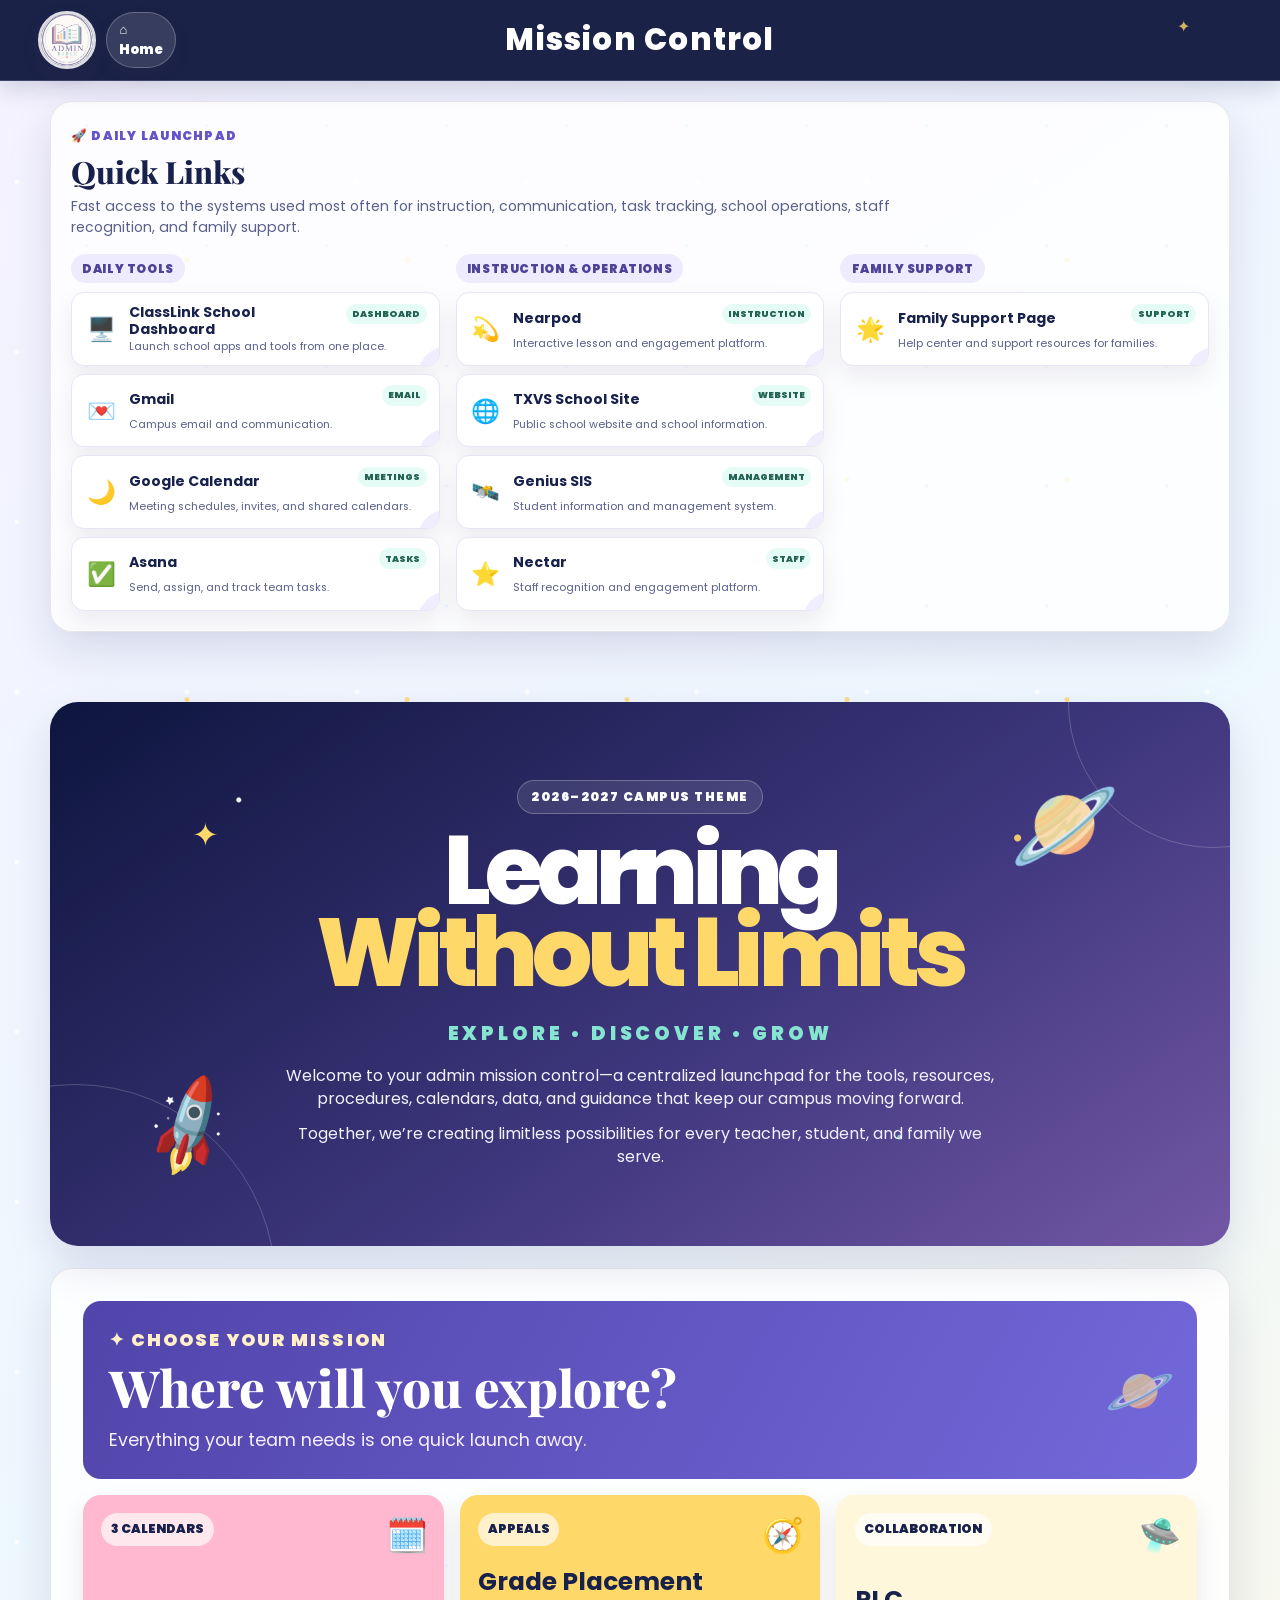
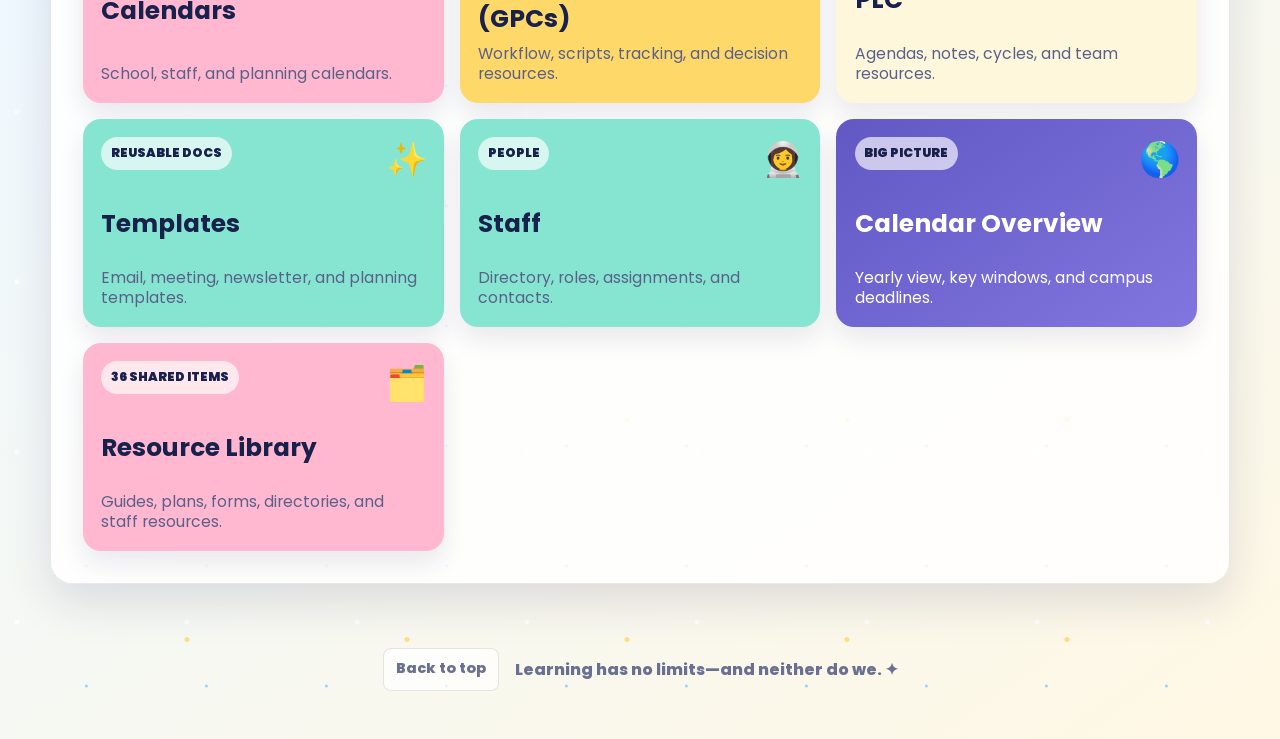
==== commit 9dd89ccf: "Add organized resource library" ====
--- a/index.html
+++ b/index.html
@@ -61,6 +61,11 @@
                 <strong>Calendar Overview</strong>
                 <small>Yearly view, key windows, and campus deadlines.</small>
               </a>
+              <a class="tab-card tab-pink" href="resources.html">
+                <i aria-hidden="true">🗂️</i><span>36 shared items</span>
+                <strong>Resource Library</strong>
+                <small>Guides, plans, forms, directories, and staff resources.</small>
+              </a>
             </div>
           </section>
         </div>
--- a/styles.css
+++ b/styles.css
@@ -847,3 +847,118 @@
   .orbit-planet { right: 2%; top: 5%; }
   .board-heading::after { opacity: .25; }
 }
+
+/* Compact quick-link launch list */
+main {
+  display: flex;
+  flex-direction: column;
+}
+.homepage-quick-links {
+  order: -1;
+  display: grid;
+  grid-template-columns: repeat(3, minmax(0, 1fr));
+  gap: 1rem;
+  margin-top: 1.25rem;
+  padding: 1.25rem;
+}
+.homepage-quick-links .section-title {
+  grid-column: 1 / -1;
+}
+.homepage-quick-links .section-title h2 {
+  margin-bottom: .25rem;
+  font-size: clamp(1.55rem, 2.4vw, 2.15rem);
+}
+.homepage-quick-links .section-title p {
+  margin-bottom: 0;
+  font-size: .88rem;
+}
+.homepage-quick-links .quick-link-group {
+  margin-top: 0;
+}
+.homepage-quick-links .quick-link-group h3 {
+  margin-bottom: .55rem;
+  font-size: .75rem;
+}
+.homepage-quick-links .quick-link-grid,
+.homepage-quick-links .quick-link-grid-feature {
+  display: flex;
+  flex-direction: column;
+  gap: .5rem;
+}
+.homepage-quick-links .quick-link-grid a {
+  min-height: 4.6rem;
+  display: grid;
+  grid-template-columns: 2.15rem minmax(0, 1fr) auto;
+  grid-template-rows: auto auto;
+  column-gap: .65rem;
+  align-items: center;
+  padding: .65rem .75rem;
+  border-radius: 13px;
+}
+.homepage-quick-links .quick-link-grid i {
+  grid-column: 1;
+  grid-row: 1 / 3;
+  font-size: 1.45rem;
+  text-align: center;
+}
+.homepage-quick-links .quick-link-grid span {
+  grid-column: 3;
+  grid-row: 1;
+  padding: .2rem .4rem;
+  font-size: .57rem;
+}
+.homepage-quick-links .quick-link-grid strong {
+  grid-column: 2;
+  grid-row: 1;
+  margin: 0;
+  font-size: .88rem;
+  line-height: 1.2;
+}
+.homepage-quick-links .quick-link-grid small {
+  grid-column: 2 / 4;
+  grid-row: 2;
+  font-size: .68rem;
+  line-height: 1.25;
+}
+.homepage-quick-links .quick-link-grid a::after {
+  width: 3.5rem;
+  height: 3.5rem;
+}
+
+@media (max-width: 920px) {
+  .homepage-quick-links { grid-template-columns: 1fr; }
+  .homepage-quick-links .section-title { grid-column: 1; }
+}
+
+/* Resource library */
+.resource-page { width: min(1180px, calc(100% - 32px)); margin: 0 auto; padding: 38px 0 72px; }
+.resource-hero { display: flex; align-items: center; justify-content: space-between; gap: 30px; padding: 34px; border-radius: 28px; color: #fff; background: linear-gradient(135deg, #31215f, #6f4bb8 58%, #e06b9f); box-shadow: 0 18px 45px rgba(49,33,95,.22); }
+.resource-hero h1 { margin: 3px 0 8px; font: 800 clamp(2.1rem, 5vw, 4rem)/1.05 "Playfair Display", serif; }
+.resource-hero p { max-width: 700px; margin: 0; }
+.resource-count { flex: 0 0 160px; display: grid; place-items: center; padding: 20px; border: 1px solid rgba(255,255,255,.35); border-radius: 22px; background: rgba(255,255,255,.13); text-align: center; }
+.resource-count strong { font-size: 3rem; line-height: 1; }
+.resource-count span { font-size: .8rem; font-weight: 700; text-transform: uppercase; letter-spacing: .08em; }
+.resource-controls { position: sticky; top: 78px; z-index: 5; margin: 24px 0 30px; padding: 16px 20px; border: 1px solid #ded6ee; border-radius: 18px; background: rgba(255,255,255,.95); box-shadow: 0 10px 28px rgba(49,33,95,.1); backdrop-filter: blur(10px); }
+.resource-controls label { display: block; margin-bottom: 7px; color: #382361; font-weight: 800; }
+.resource-controls input { width: 100%; padding: 13px 16px; border: 2px solid #d7c9ec; border-radius: 12px; font: inherit; color: #2a2040; background: #fcfaff; }
+.resource-controls input:focus { outline: 3px solid rgba(224,107,159,.2); border-color: #9a66c8; }
+.resource-controls p { margin: 7px 2px 0; color: #6d617b; font-size: .82rem; }
+.resource-sections { display: grid; gap: 28px; }
+.resource-group { padding: 26px; border: 1px solid #e4dcef; border-radius: 24px; background: #fff; box-shadow: 0 10px 30px rgba(49,33,95,.07); }
+.resource-group-heading { display: flex; align-items: flex-start; gap: 13px; margin-bottom: 18px; }
+.resource-group-heading > span { font-size: 1.8rem; }
+.resource-group-heading h2 { margin: 0; color: #382361; font: 800 1.55rem/1.2 "Playfair Display", serif; }
+.resource-group-heading p { margin: 4px 0 0; color: #71667d; font-size: .9rem; }
+.resource-grid { display: grid; grid-template-columns: repeat(3, minmax(0,1fr)); gap: 12px; }
+.resource-card { position: relative; display: flex; min-height: 128px; flex-direction: column; align-items: flex-start; gap: 7px; padding: 17px; border: 1px solid #e4dcef; border-radius: 16px; color: #2d2240; background: #fcfaff; text-decoration: none; transition: transform .18s ease, box-shadow .18s ease, border-color .18s ease; }
+.resource-card:hover, .resource-card:focus-visible { transform: translateY(-3px); border-color: #b58bd2; box-shadow: 0 12px 24px rgba(73,48,113,.14); outline: none; }
+.resource-card::after { content: "↗"; position: absolute; top: 14px; right: 15px; color: #8b75a2; font-weight: 900; }
+.resource-card strong { padding-right: 18px; font-size: .96rem; line-height: 1.35; }
+.resource-card small { color: #70667a; line-height: 1.45; }
+.file-badge { display: inline-flex; padding: 4px 8px; border-radius: 999px; color: #fff; background: #6f4bb8; font-size: .64rem; font-weight: 900; letter-spacing: .06em; }
+.file-badge.sheet { background: #2f8a67; } .file-badge.pdf { background: #d24f5d; } .file-badge.form { background: #8b5fc2; } .file-badge.locked { background: #766e7d; }
+.access-needed { border-color: #e7d8b2; background: #fffcf4; } .access-needed .resource-card { background: #fffdf8; }
+.no-resource-results { margin: 36px 0; padding: 24px; border-radius: 18px; background: #fff; text-align: center; font-weight: 700; }
+[hidden] { display: none !important; }
+@media (max-width: 900px) { .resource-grid { grid-template-columns: repeat(2,minmax(0,1fr)); } }
+@media (max-width: 620px) { .resource-page { width: min(100% - 20px,1180px); padding-top: 20px; } .resource-hero { align-items: flex-start; flex-direction: column; padding: 25px; } .resource-count { width: 100%; box-sizing: border-box; } .resource-controls { top: 68px; } .resource-group { padding: 19px; } .resource-grid { grid-template-columns: 1fr; } }
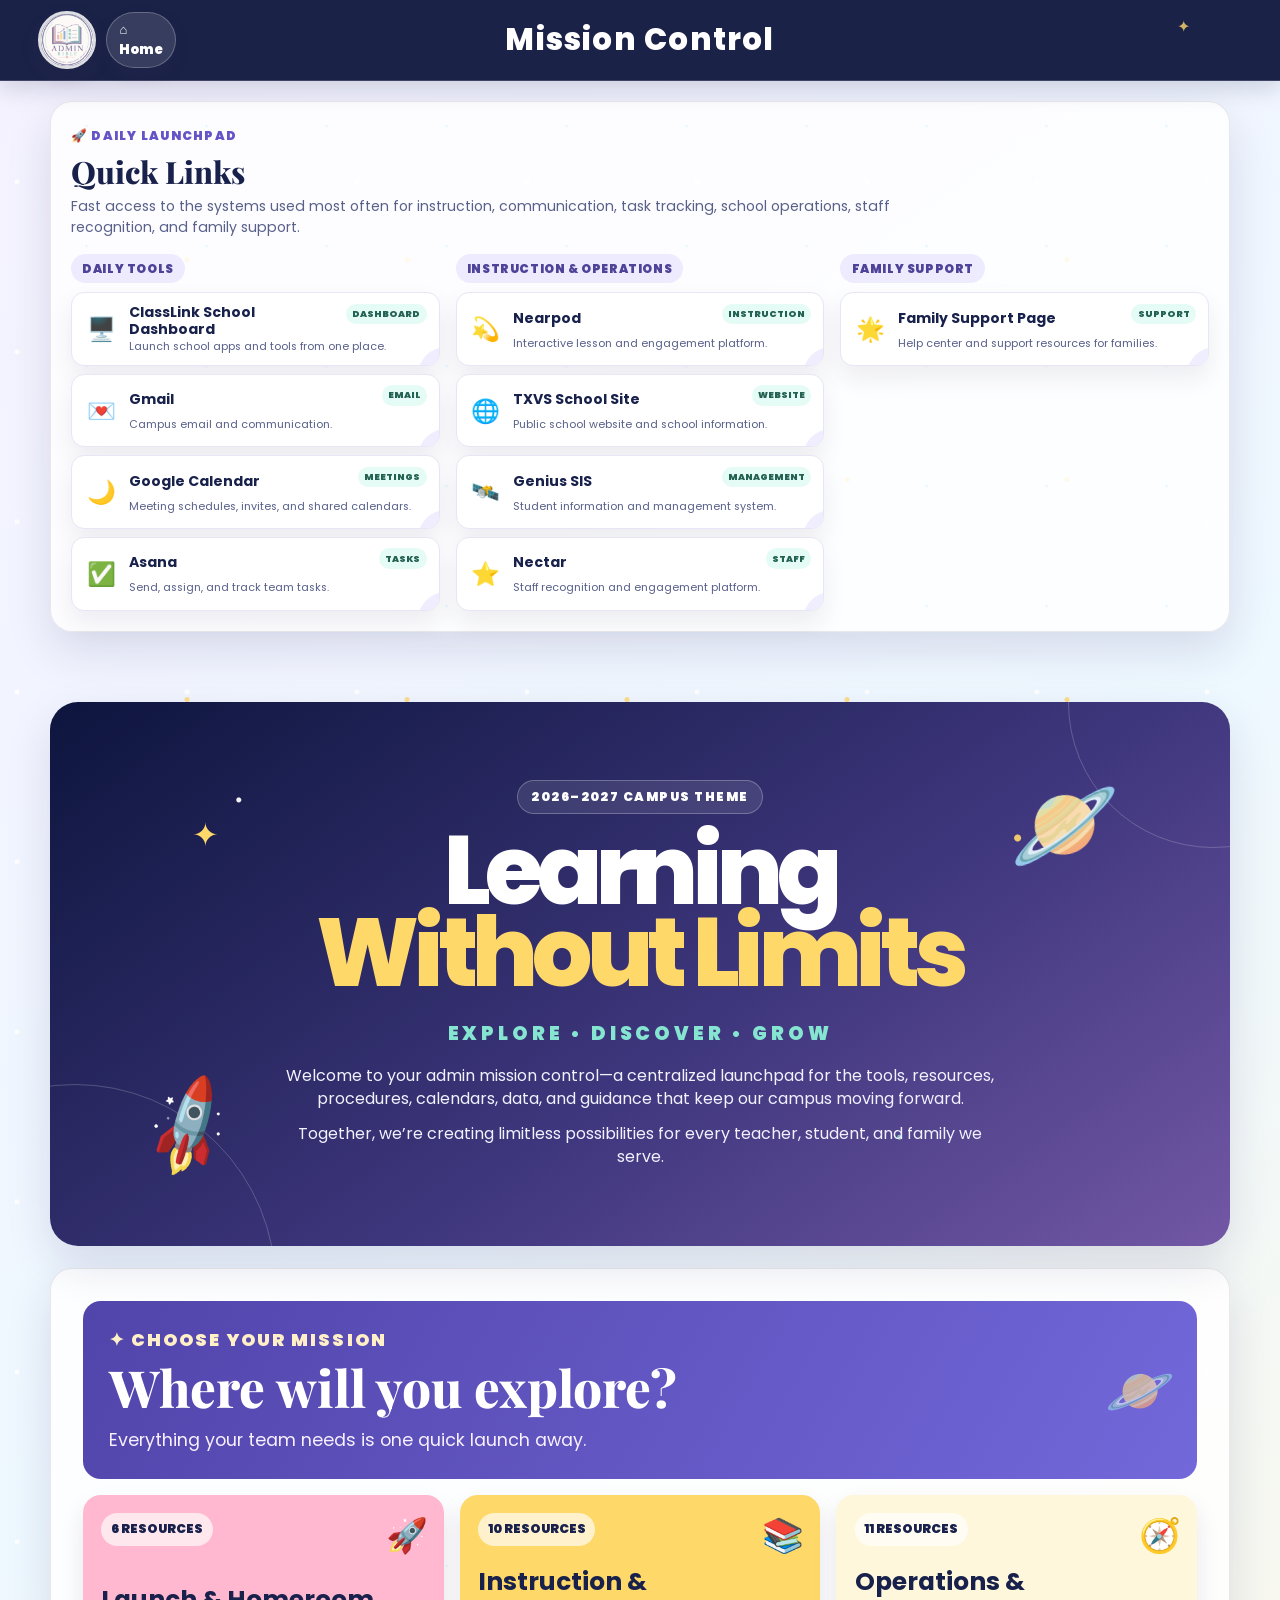
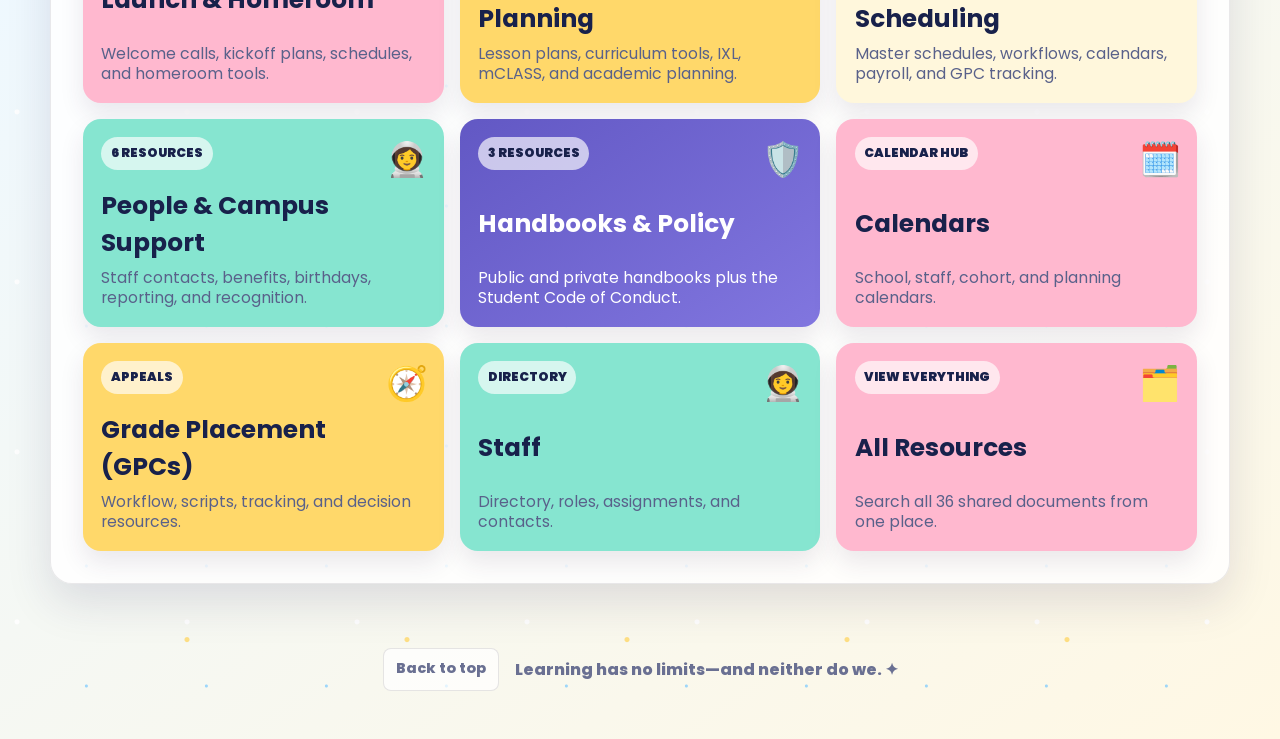
==== commit 09adbbf1: "Organize homepage by resource category" ====
--- a/index.html
+++ b/index.html
@@ -31,40 +31,50 @@
             </div>
 
             <div class="tabs-grid">
+              <a class="tab-card tab-pink" href="resources.html#launch-homeroom">
+                <i aria-hidden="true">🚀</i><span>6 resources</span>
+                <strong>Launch & Homeroom</strong>
+                <small>Welcome calls, kickoff plans, schedules, and homeroom tools.</small>
+              </a>
+              <a class="tab-card tab-yellow" href="resources.html#instruction-planning">
+                <i aria-hidden="true">📚</i><span>10 resources</span>
+                <strong>Instruction & Planning</strong>
+                <small>Lesson plans, curriculum tools, IXL, mCLASS, and academic planning.</small>
+              </a>
+              <a class="tab-card tab-cream" href="resources.html#operations-scheduling">
+                <i aria-hidden="true">🧭</i><span>11 resources</span>
+                <strong>Operations & Scheduling</strong>
+                <small>Master schedules, workflows, calendars, payroll, and GPC tracking.</small>
+              </a>
+              <a class="tab-card tab-mint" href="resources.html#people-support">
+                <i aria-hidden="true">👩‍🚀</i><span>6 resources</span>
+                <strong>People & Campus Support</strong>
+                <small>Staff contacts, benefits, birthdays, reporting, and recognition.</small>
+              </a>
+              <a class="tab-card tab-purple" href="resources.html#handbooks-policy">
+                <i aria-hidden="true">🛡️</i><span>3 resources</span>
+                <strong>Handbooks & Policy</strong>
+                <small>Public and private handbooks plus the Student Code of Conduct.</small>
+              </a>
               <a class="tab-card tab-pink" href="calendars.html">
-                <i aria-hidden="true">🗓️</i><span>3 calendars</span>
+                <i aria-hidden="true">🗓️</i><span>Calendar hub</span>
                 <strong>Calendars</strong>
-                <small>School, staff, and planning calendars.</small>
+                <small>School, staff, cohort, and planning calendars.</small>
               </a>
               <a class="tab-card tab-yellow" href="gpcs.html">
                 <i aria-hidden="true">🧭</i><span>Appeals</span>
                 <strong>Grade Placement (GPCs)</strong>
                 <small>Workflow, scripts, tracking, and decision resources.</small>
               </a>
-              <a class="tab-card tab-cream" href="#plc-link">
-                <i aria-hidden="true">🛸</i><span>Collaboration</span>
-                <strong>PLC</strong>
-                <small>Agendas, notes, cycles, and team resources.</small>
-              </a>
-              <a class="tab-card tab-mint" href="#templates-link">
-                <i aria-hidden="true">✨</i><span>Reusable docs</span>
-                <strong>Templates</strong>
-                <small>Email, meeting, newsletter, and planning templates.</small>
-              </a>
               <a class="tab-card tab-mint" href="staff.html">
-                <i aria-hidden="true">👩‍🚀</i><span>People</span>
+                <i aria-hidden="true">👩‍🚀</i><span>Directory</span>
                 <strong>Staff</strong>
                 <small>Directory, roles, assignments, and contacts.</small>
               </a>
-              <a class="tab-card tab-purple" href="calendar-overview.html">
-                <i aria-hidden="true">🌎</i><span>Big picture</span>
-                <strong>Calendar Overview</strong>
-                <small>Yearly view, key windows, and campus deadlines.</small>
-              </a>
               <a class="tab-card tab-pink" href="resources.html">
-                <i aria-hidden="true">🗂️</i><span>36 shared items</span>
-                <strong>Resource Library</strong>
-                <small>Guides, plans, forms, directories, and staff resources.</small>
+                <i aria-hidden="true">🗂️</i><span>View everything</span>
+                <strong>All Resources</strong>
+                <small>Search all 36 shared documents from one place.</small>
               </a>
             </div>
           </section>
--- a/styles.css
+++ b/styles.css
@@ -944,7 +944,7 @@
 .resource-controls input:focus { outline: 3px solid rgba(224,107,159,.2); border-color: #9a66c8; }
 .resource-controls p { margin: 7px 2px 0; color: #6d617b; font-size: .82rem; }
 .resource-sections { display: grid; gap: 28px; }
-.resource-group { padding: 26px; border: 1px solid #e4dcef; border-radius: 24px; background: #fff; box-shadow: 0 10px 30px rgba(49,33,95,.07); }
+.resource-group { scroll-margin-top: 175px; padding: 26px; border: 1px solid #e4dcef; border-radius: 24px; background: #fff; box-shadow: 0 10px 30px rgba(49,33,95,.07); }
 .resource-group-heading { display: flex; align-items: flex-start; gap: 13px; margin-bottom: 18px; }
 .resource-group-heading > span { font-size: 1.8rem; }
 .resource-group-heading h2 { margin: 0; color: #382361; font: 800 1.55rem/1.2 "Playfair Display", serif; }
@@ -956,7 +956,7 @@
 .resource-card strong { padding-right: 18px; font-size: .96rem; line-height: 1.35; }
 .resource-card small { color: #70667a; line-height: 1.45; }
 .file-badge { display: inline-flex; padding: 4px 8px; border-radius: 999px; color: #fff; background: #6f4bb8; font-size: .64rem; font-weight: 900; letter-spacing: .06em; }
-.file-badge.sheet { background: #2f8a67; } .file-badge.pdf { background: #d24f5d; } .file-badge.form { background: #8b5fc2; } .file-badge.locked { background: #766e7d; }
+.file-badge.sheet { background: #2f8a67; } .file-badge.pdf { background: #d24f5d; } .file-badge.form { background: #8b5fc2; } .file-badge.folder { background: #d58b26; } .file-badge.locked { background: #766e7d; }
 .access-needed { border-color: #e7d8b2; background: #fffcf4; } .access-needed .resource-card { background: #fffdf8; }
 .no-resource-results { margin: 36px 0; padding: 24px; border-radius: 18px; background: #fff; text-align: center; font-weight: 700; }
 [hidden] { display: none !important; }
